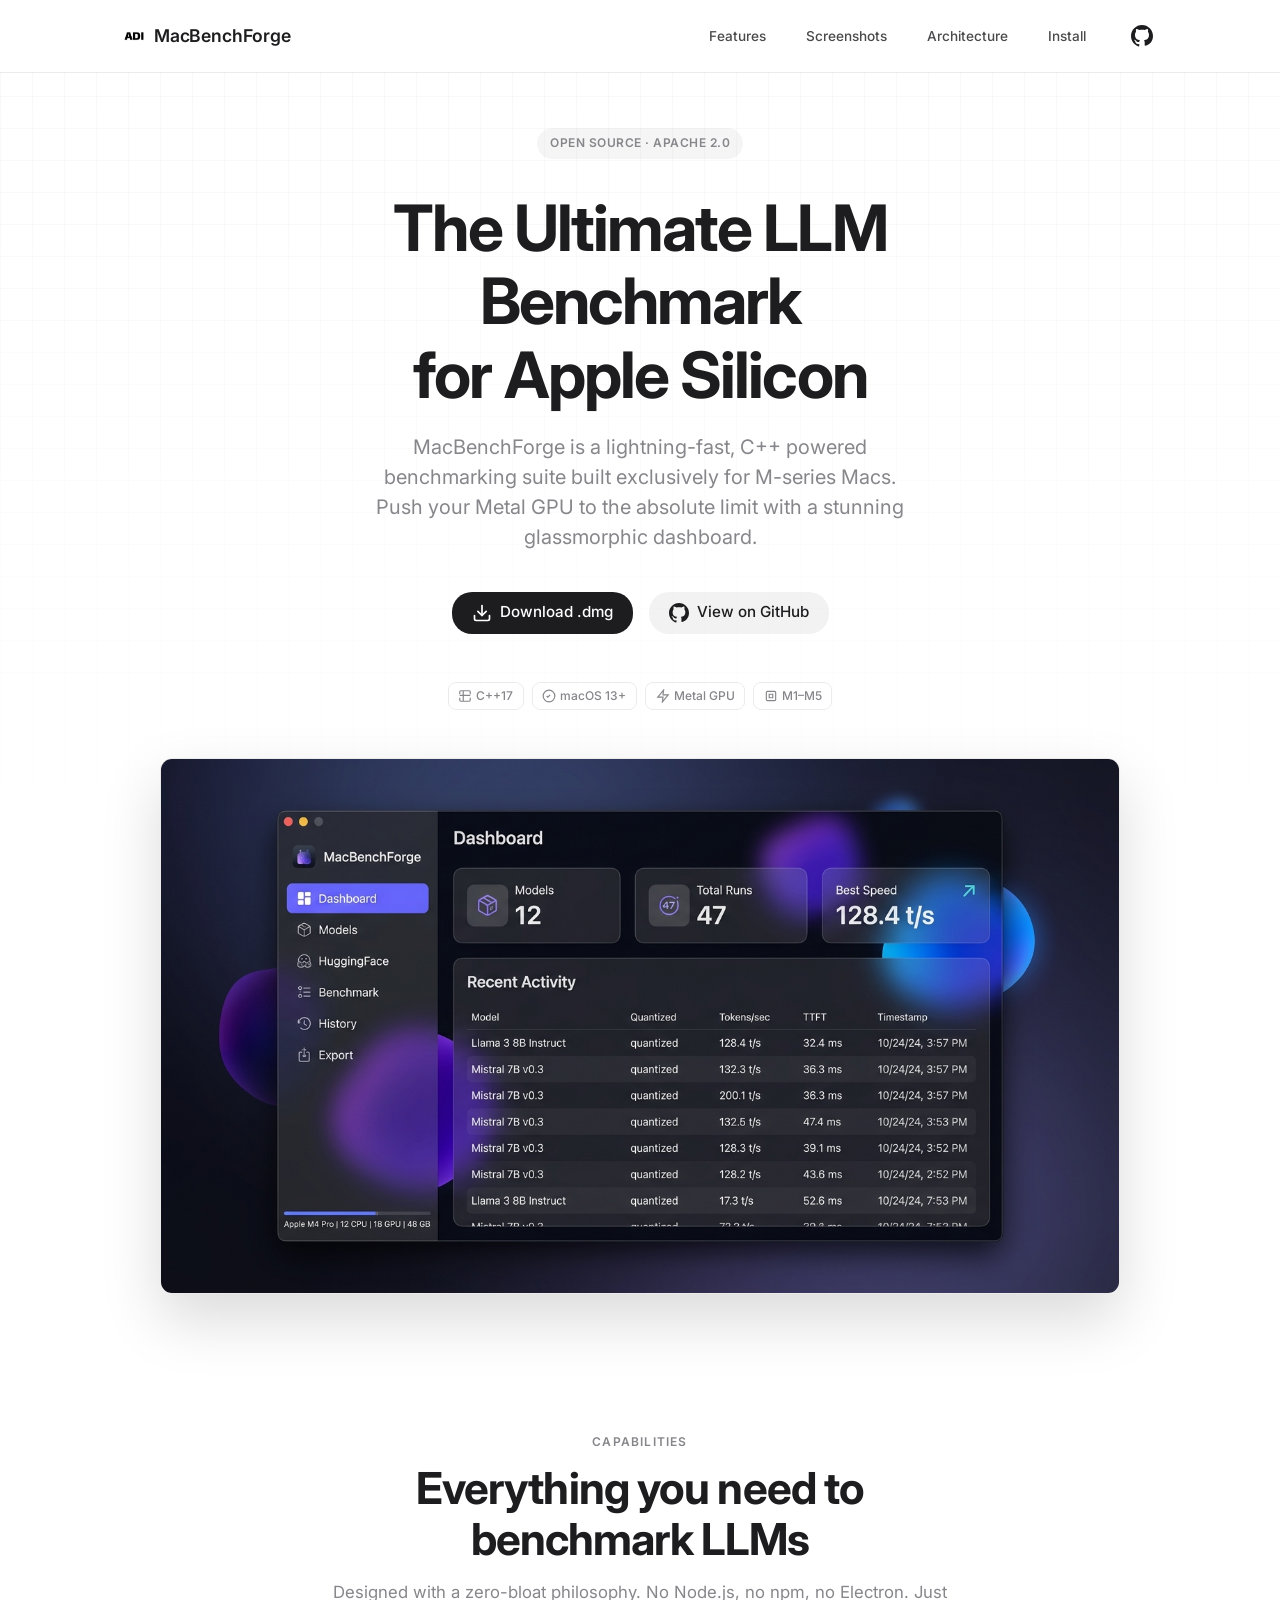
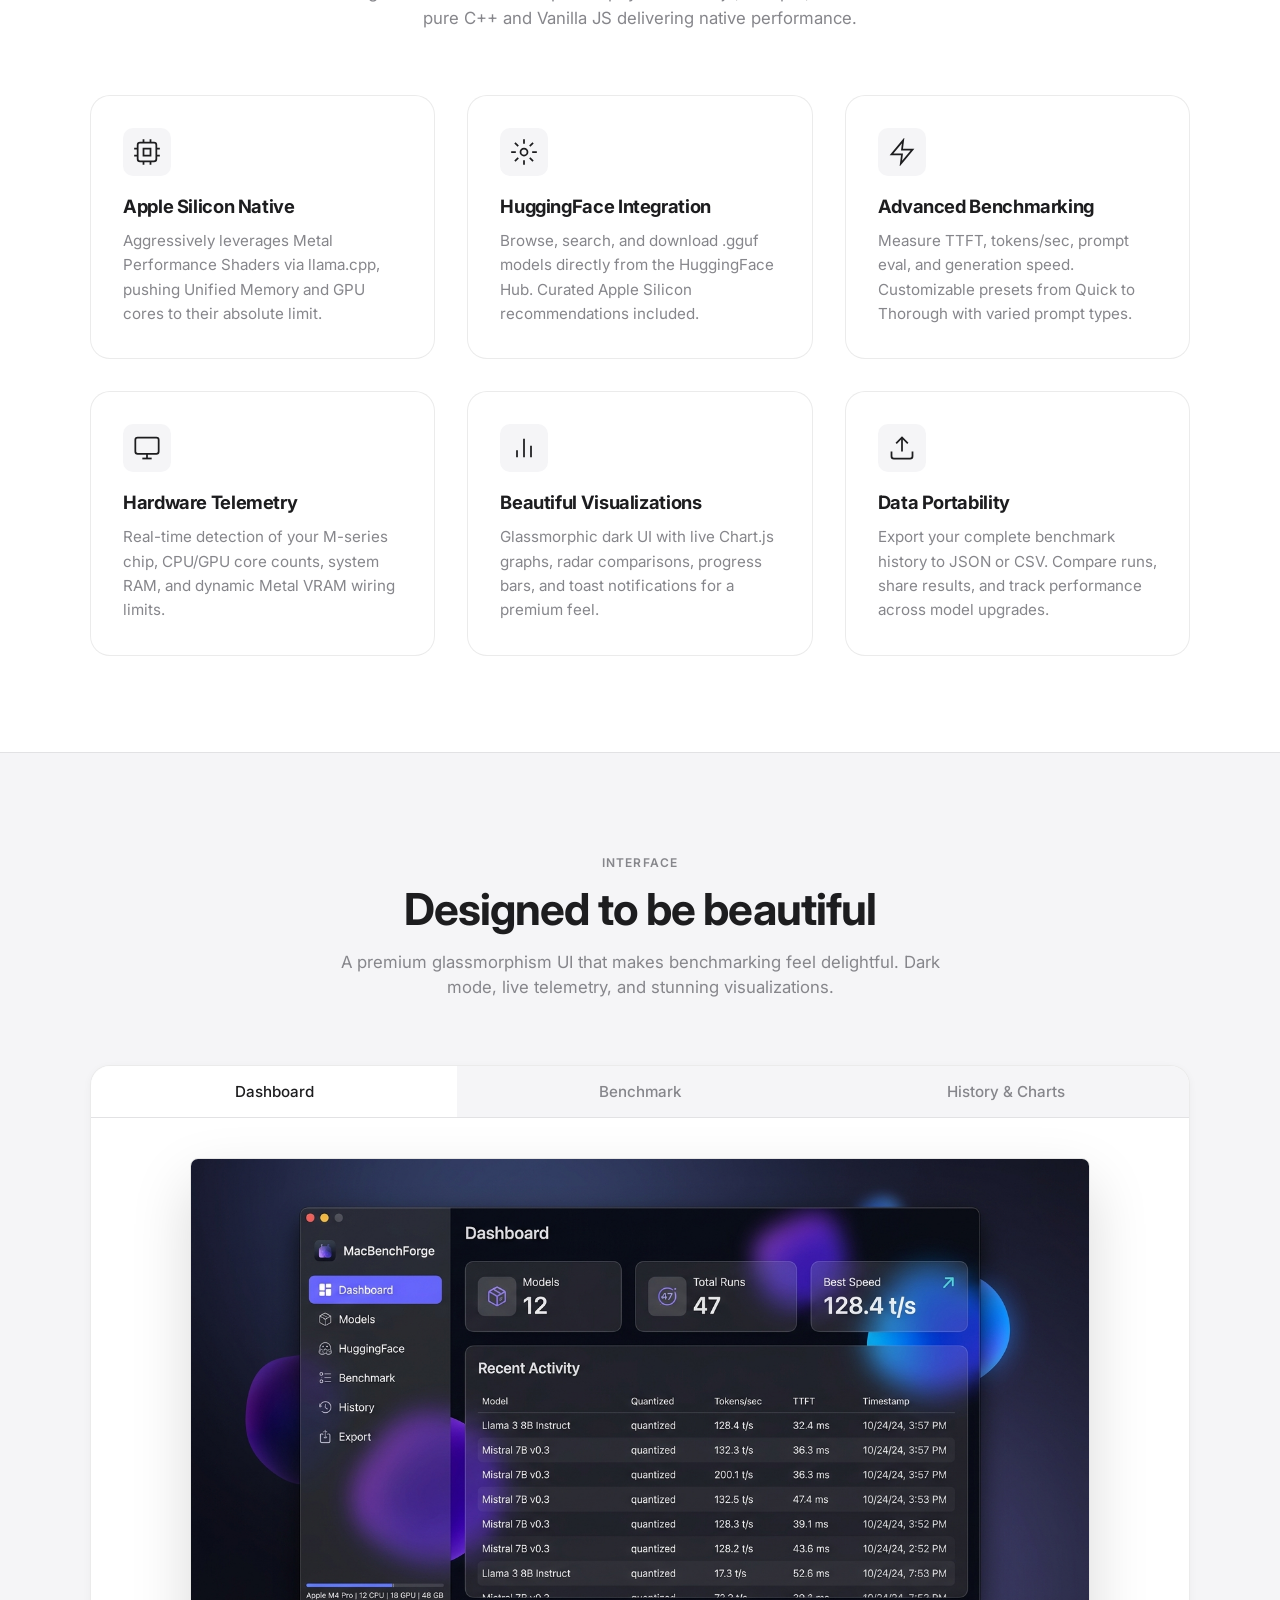
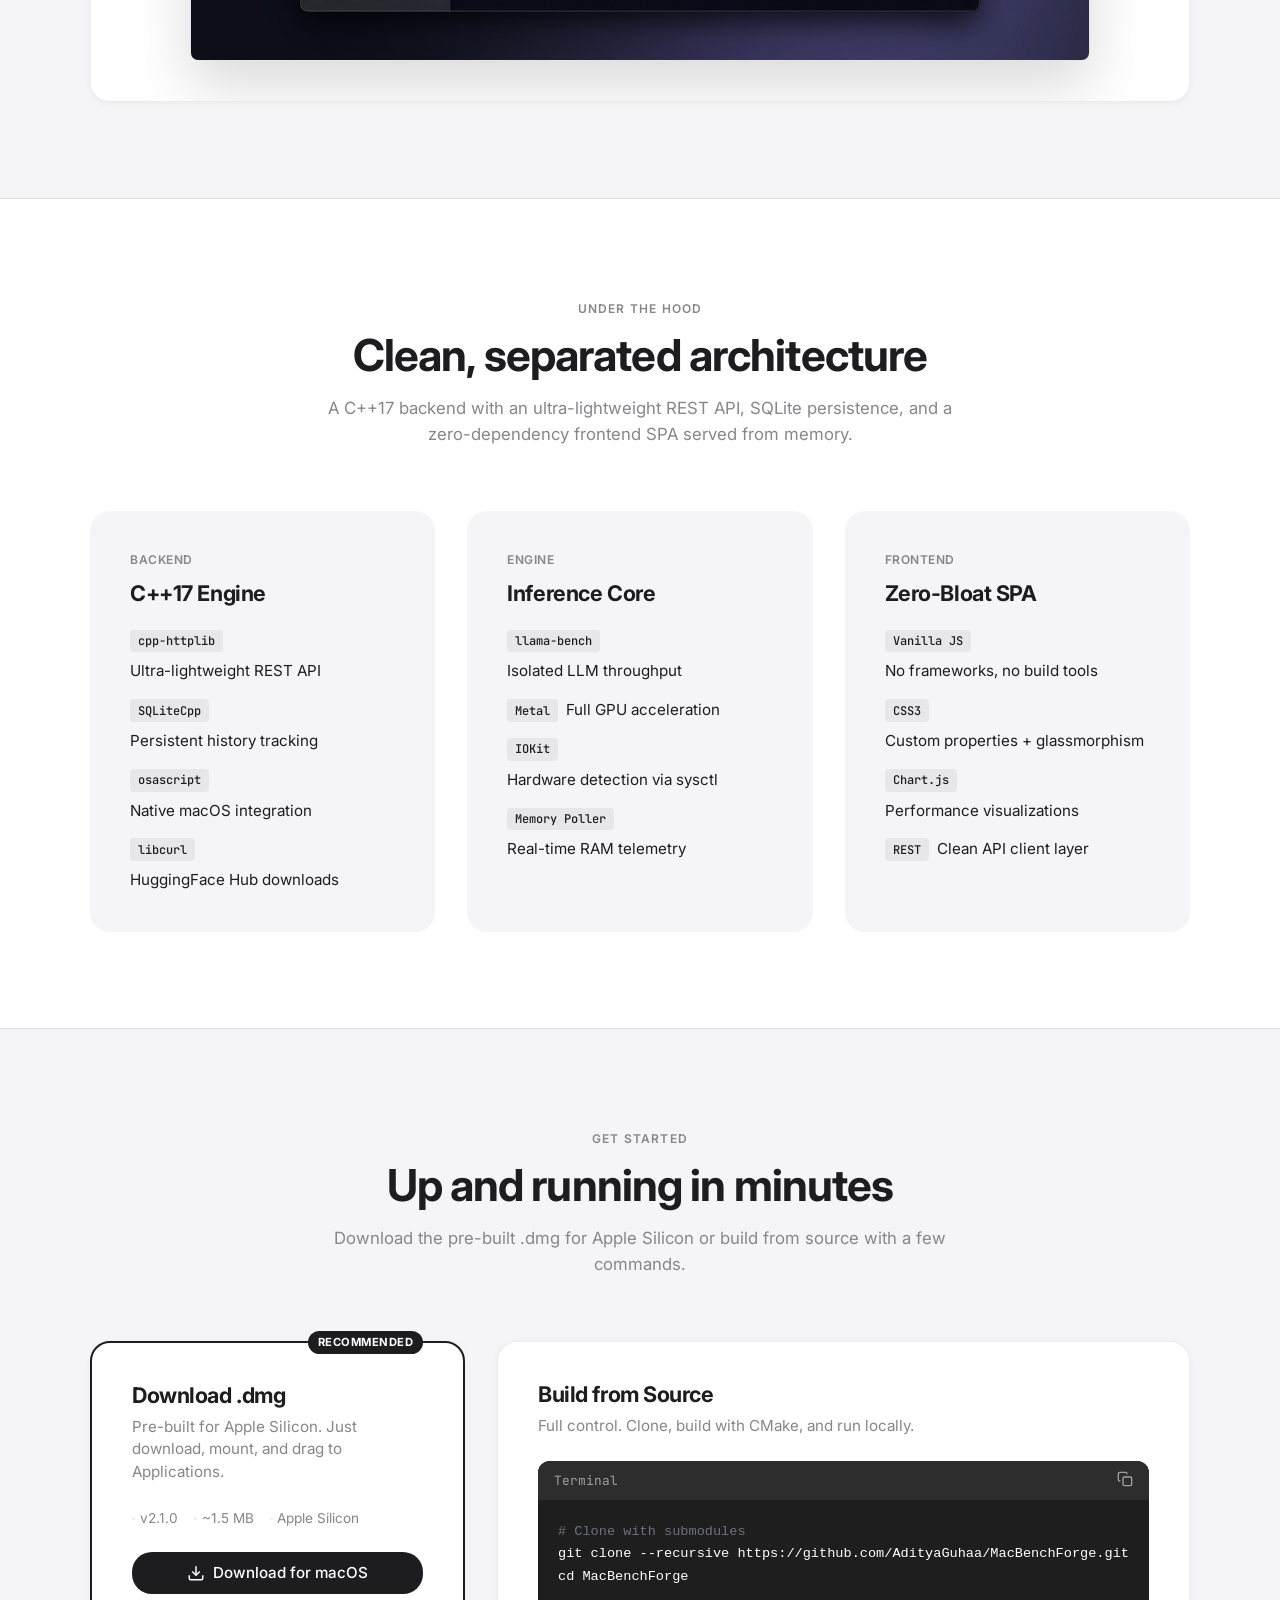
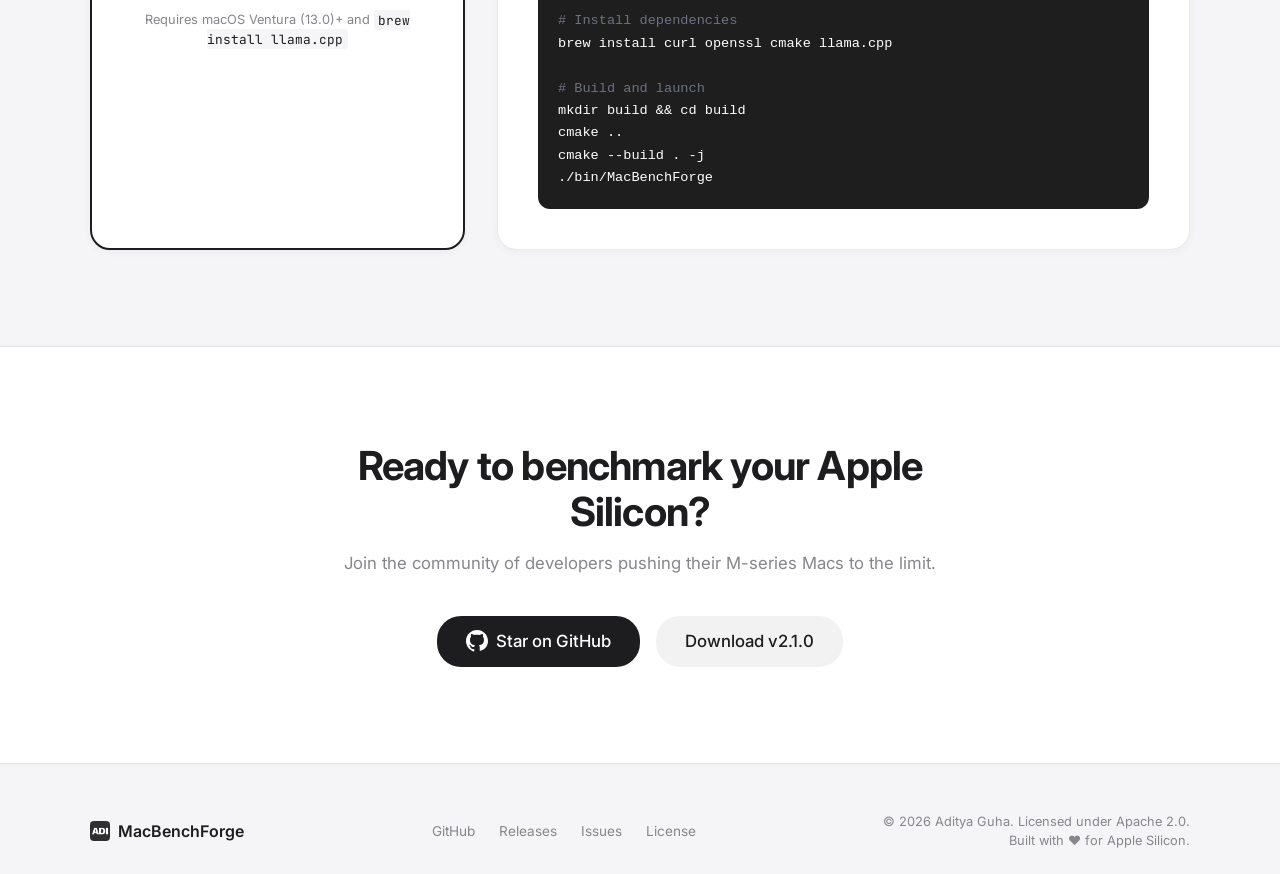
==== website/index.html @ 48108ead "Add landing page website and GitHub Pages workflow" ====
<!DOCTYPE html>
<html lang="en">
<head>
    <meta charset="UTF-8">
    <meta name="viewport" content="width=device-width, initial-scale=1.0">
    <title>MacBenchForge — The Ultimate LLM Benchmarking Suite for Apple Silicon</title>
    <meta name="description" content="MacBenchForge is a lightning-fast, C++ powered local benchmarking suite designed exclusively for Apple Silicon Macs. Download, run, and analyze LLM performance with full Metal GPU acceleration.">
    <meta name="keywords" content="MacBenchForge, Apple Silicon, LLM, benchmark, Metal GPU, M1, M2, M3, M4, M5, macOS, llama.cpp, GGUF">
    <meta name="author" content="Aditya Guha">
    <meta property="og:title" content="MacBenchForge — LLM Benchmarking for Apple Silicon">
    <meta property="og:description" content="The ultimate native LLM benchmarking dashboard for Apple Silicon Macs. C++ powered, Metal accelerated, beautifully designed.">
    <meta property="og:type" content="website">

    <!-- Google Fonts -->
    <link rel="preconnect" href="https://fonts.googleapis.com">
    <link rel="preconnect" href="https://fonts.gstatic.com" crossorigin>
    <link href="https://fonts.googleapis.com/css2?family=Outfit:wght@300;400;500;600;700;800;900&family=Inter:wght@300;400;500;600&family=JetBrains+Mono:wght@400;500&display=swap" rel="stylesheet">

    <link rel="stylesheet" href="style.css">
</head>
<body>

    <!-- Clean Background -->
    <div class="bg-canvas">
        <div class="grid-overlay"></div>
    </div>

    <!-- Navigation -->
    <nav id="navbar">
        <div class="nav-inner">
            <a href="#" class="nav-brand">
                <img src="assets/logo.png" alt="MacBenchForge" class="nav-logo">
                <span class="nav-brand-text">MacBenchForge</span>
            </a>
            <div class="nav-links">
                <a href="#features">Features</a>
                <a href="#screenshots">Screenshots</a>
                <a href="#architecture">Architecture</a>
                <a href="#install">Install</a>
                <a href="https://github.com/AdityaGuhaa/MacBenchForge" target="_blank" rel="noopener" class="nav-github" title="GitHub">
                    <svg width="22" height="22" viewBox="0 0 24 24" fill="currentColor"><path d="M12 0C5.37 0 0 5.37 0 12c0 5.3 3.438 9.8 8.205 11.385.6.113.82-.258.82-.577 0-.285-.01-1.04-.015-2.04-3.338.724-4.042-1.61-4.042-1.61C4.422 17.07 3.633 16.7 3.633 16.7c-1.087-.744.084-.729.084-.729 1.205.084 1.838 1.236 1.838 1.236 1.07 1.835 2.809 1.305 3.495.998.108-.776.417-1.305.76-1.605-2.665-.3-5.466-1.332-5.466-5.93 0-1.31.465-2.38 1.235-3.22-.135-.303-.54-1.523.105-3.176 0 0 1.005-.322 3.3 1.23.96-.267 1.98-.399 3-.405 1.02.006 2.04.138 3 .405 2.28-1.552 3.285-1.23 3.285-1.23.645 1.653.24 2.873.12 3.176.765.84 1.23 1.91 1.23 3.22 0 4.61-2.805 5.625-5.475 5.92.42.36.81 1.096.81 2.22 0 1.606-.015 2.896-.015 3.286 0 .315.21.69.825.57C20.565 21.795 24 17.295 24 12c0-6.63-5.37-12-12-12"/></svg>
                </a>
            </div>
            <button class="nav-toggle" id="nav-toggle" aria-label="Toggle menu">
                <span></span><span></span><span></span>
            </button>
        </div>
    </nav>

    <!-- Mobile Menu -->
    <div class="mobile-menu" id="mobile-menu">
        <a href="#features">Features</a>
        <a href="#screenshots">Screenshots</a>
        <a href="#architecture">Architecture</a>
        <a href="#install">Install</a>
        <a href="https://github.com/AdityaGuhaa/MacBenchForge" target="_blank" rel="noopener">GitHub</a>
    </div>

    <!-- Hero Section -->
    <section class="hero" id="hero">
        <div class="hero-content">
            <div class="hero-badge">
                <span class="badge-dot"></span>
                Open Source &middot; Apache 2.0
            </div>
            <h1 class="hero-title">
                The Ultimate LLM Benchmark<br>
                for <span class="gradient-text">Apple Silicon</span>
            </h1>
            <p class="hero-subtitle">
                MacBenchForge is a lightning-fast, C++ powered benchmarking suite built exclusively for M-series Macs. 
                Push your Metal GPU to the absolute limit with a stunning glassmorphic dashboard.
            </p>
            <div class="hero-actions">
                <a href="https://github.com/AdityaGuhaa/MacBenchForge/releases/latest" class="btn btn-primary" id="btn-download">
                    <svg width="20" height="20" viewBox="0 0 24 24" fill="none" stroke="currentColor" stroke-width="2" stroke-linecap="round" stroke-linejoin="round"><path d="M21 15v4a2 2 0 01-2 2H5a2 2 0 01-2-2v-4"/><polyline points="7 10 12 15 17 10"/><line x1="12" y1="15" x2="12" y2="3"/></svg>
                    Download .dmg
                </a>
                <a href="https://github.com/AdityaGuhaa/MacBenchForge" target="_blank" rel="noopener" class="btn btn-secondary">
                    <svg width="20" height="20" viewBox="0 0 24 24" fill="currentColor"><path d="M12 0C5.37 0 0 5.37 0 12c0 5.3 3.438 9.8 8.205 11.385.6.113.82-.258.82-.577 0-.285-.01-1.04-.015-2.04-3.338.724-4.042-1.61-4.042-1.61C4.422 17.07 3.633 16.7 3.633 16.7c-1.087-.744.084-.729.084-.729 1.205.084 1.838 1.236 1.838 1.236 1.07 1.835 2.809 1.305 3.495.998.108-.776.417-1.305.76-1.605-2.665-.3-5.466-1.332-5.466-5.93 0-1.31.465-2.38 1.235-3.22-.135-.303-.54-1.523.105-3.176 0 0 1.005-.322 3.3 1.23.96-.267 1.98-.399 3-.405 1.02.006 2.04.138 3 .405 2.28-1.552 3.285-1.23 3.285-1.23.645 1.653.24 2.873.12 3.176.765.84 1.23 1.91 1.23 3.22 0 4.61-2.805 5.625-5.475 5.92.42.36.81 1.096.81 2.22 0 1.606-.015 2.896-.015 3.286 0 .315.21.69.825.57C20.565 21.795 24 17.295 24 12c0-6.63-5.37-12-12-12"/></svg>
                    View on GitHub
                </a>
            </div>
            <div class="hero-chips">
                <span class="chip"><svg width="14" height="14" viewBox="0 0 24 24" fill="none" stroke="currentColor" stroke-width="2"><path d="M9 3H5a2 2 0 00-2 2v4m6-6h10a2 2 0 012 2v4M9 3v18m0 0h10a2 2 0 002-2v-4M9 21H5a2 2 0 01-2-2v-4m0-4h18"/></svg> C++17</span>
                <span class="chip"><svg width="14" height="14" viewBox="0 0 24 24" fill="none" stroke="currentColor" stroke-width="2"><circle cx="12" cy="12" r="10"/><path d="M8 12l2 2 4-4"/></svg> macOS 13+</span>
                <span class="chip"><svg width="14" height="14" viewBox="0 0 24 24" fill="none" stroke="currentColor" stroke-width="2"><polygon points="13 2 3 14 12 14 11 22 21 10 12 10 13 2"/></svg> Metal GPU</span>
                <span class="chip"><svg width="14" height="14" viewBox="0 0 24 24" fill="none" stroke="currentColor" stroke-width="2"><rect x="4" y="4" width="16" height="16" rx="2"/><path d="M9 9h6v6H9z"/></svg> M1–M5</span>
            </div>
        </div>
        <div class="hero-visual">
            <div class="hero-glow"></div>
            <img src="assets/screenshot-dashboard.jpg" alt="MacBenchForge Dashboard" class="hero-screenshot" id="hero-screenshot">
        </div>
    </section>

    <!-- Features Section -->
    <section class="section" id="features">
        <div class="section-inner">
            <div class="section-header">
                <span class="section-label">Capabilities</span>
                <h2 class="section-title">Everything you need to benchmark LLMs</h2>
                <p class="section-subtitle">Designed with a zero-bloat philosophy. No Node.js, no npm, no Electron. Just pure C++ and Vanilla JS delivering native performance.</p>
            </div>
            <div class="features-grid">
                <div class="feature-card">
                    <div class="feature-icon">
                        <svg width="28" height="28" viewBox="0 0 24 24" fill="none" stroke="currentColor" stroke-width="1.5"><rect x="4" y="4" width="16" height="16" rx="2"/><path d="M9 9h6v6H9z"/><path d="M9 1v3M15 1v3M9 20v3M15 20v3M1 9h3M1 15h3M20 9h3M20 15h3"/></svg>
                    </div>
                    <h3>Apple Silicon Native</h3>
                    <p>Aggressively leverages Metal Performance Shaders via llama.cpp, pushing Unified Memory and GPU cores to their absolute limit.</p>
                </div>
                <div class="feature-card">
                    <div class="feature-icon">
                        <svg width="28" height="28" viewBox="0 0 24 24" fill="none" stroke="currentColor" stroke-width="1.5"><circle cx="12" cy="12" r="3"/><path d="M12 1v4M12 19v4M4.22 4.22l2.83 2.83M16.95 16.95l2.83 2.83M1 12h4M19 12h4M4.22 19.78l2.83-2.83M16.95 7.05l2.83-2.83"/></svg>
                    </div>
                    <h3>HuggingFace Integration</h3>
                    <p>Browse, search, and download .gguf models directly from the HuggingFace Hub. Curated Apple Silicon recommendations included.</p>
                </div>
                <div class="feature-card">
                    <div class="feature-icon">
                        <svg width="28" height="28" viewBox="0 0 24 24" fill="none" stroke="currentColor" stroke-width="1.5"><polygon points="13 2 3 14 12 14 11 22 21 10 12 10 13 2"/></svg>
                    </div>
                    <h3>Advanced Benchmarking</h3>
                    <p>Measure TTFT, tokens/sec, prompt eval, and generation speed. Customizable presets from Quick to Thorough with varied prompt types.</p>
                </div>
                <div class="feature-card">
                    <div class="feature-icon">
                        <svg width="28" height="28" viewBox="0 0 24 24" fill="none" stroke="currentColor" stroke-width="1.5"><rect x="2" y="3" width="20" height="14" rx="2"/><line x1="8" y1="21" x2="16" y2="21"/><line x1="12" y1="17" x2="12" y2="21"/></svg>
                    </div>
                    <h3>Hardware Telemetry</h3>
                    <p>Real-time detection of your M-series chip, CPU/GPU core counts, system RAM, and dynamic Metal VRAM wiring limits.</p>
                </div>
                <div class="feature-card">
                    <div class="feature-icon">
                        <svg width="28" height="28" viewBox="0 0 24 24" fill="none" stroke="currentColor" stroke-width="1.5"><path d="M18 20V10M12 20V4M6 20v-6"/></svg>
                    </div>
                    <h3>Beautiful Visualizations</h3>
                    <p>Glassmorphic dark UI with live Chart.js graphs, radar comparisons, progress bars, and toast notifications for a premium feel.</p>
                </div>
                <div class="feature-card">
                    <div class="feature-icon">
                        <svg width="28" height="28" viewBox="0 0 24 24" fill="none" stroke="currentColor" stroke-width="1.5"><path d="M21 15v4a2 2 0 01-2 2H5a2 2 0 01-2-2v-4"/><polyline points="17 8 12 3 7 8"/><line x1="12" y1="3" x2="12" y2="15"/></svg>
                    </div>
                    <h3>Data Portability</h3>
                    <p>Export your complete benchmark history to JSON or CSV. Compare runs, share results, and track performance across model upgrades.</p>
                </div>
            </div>
        </div>
    </section>

    <!-- Screenshots Section -->
    <section class="section section-dark" id="screenshots">
        <div class="section-inner">
            <div class="section-header">
                <span class="section-label">Interface</span>
                <h2 class="section-title">Designed to be beautiful</h2>
                <p class="section-subtitle">A premium glassmorphism UI that makes benchmarking feel delightful. Dark mode, live telemetry, and stunning visualizations.</p>
            </div>
            <div class="screenshot-showcase">
                <div class="screenshot-tabs">
                    <button class="ss-tab active" data-target="ss-dashboard">Dashboard</button>
                    <button class="ss-tab" data-target="ss-benchmark">Benchmark</button>
                    <button class="ss-tab" data-target="ss-history">History & Charts</button>
                </div>
                <div class="screenshot-viewer">
                    <div class="screenshot-frame">
                        <div class="frame-dots">
                            <span class="dot dot-red"></span>
                            <span class="dot dot-yellow"></span>
                            <span class="dot dot-green"></span>
                        </div>
                        <img id="ss-dashboard" src="assets/screenshot-dashboard.jpg" alt="MacBenchForge Dashboard" class="ss-img active">
                        <img id="ss-benchmark" src="assets/screenshot-benchmark.jpg" alt="MacBenchForge Benchmark" class="ss-img">
                        <img id="ss-history" src="assets/screenshot-history.jpg" alt="MacBenchForge History" class="ss-img">
                    </div>
                </div>
            </div>
        </div>
    </section>

    <!-- Architecture Section -->
    <section class="section" id="architecture">
        <div class="section-inner">
            <div class="section-header">
                <span class="section-label">Under the Hood</span>
                <h2 class="section-title">Clean, separated architecture</h2>
                <p class="section-subtitle">A C++17 backend with an ultra-lightweight REST API, SQLite persistence, and a zero-dependency frontend SPA served from memory.</p>
            </div>
            <div class="arch-grid">
                <div class="arch-card">
                    <div class="arch-label">Backend</div>
                    <h3>C++17 Engine</h3>
                    <ul>
                        <li><span class="arch-tag">cpp-httplib</span> Ultra-lightweight REST API</li>
                        <li><span class="arch-tag">SQLiteCpp</span> Persistent history tracking</li>
                        <li><span class="arch-tag">osascript</span> Native macOS integration</li>
                        <li><span class="arch-tag">libcurl</span> HuggingFace Hub downloads</li>
                    </ul>
                </div>
                <div class="arch-card">
                    <div class="arch-label">Engine</div>
                    <h3>Inference Core</h3>
                    <ul>
                        <li><span class="arch-tag">llama-bench</span> Isolated LLM throughput</li>
                        <li><span class="arch-tag">Metal</span> Full GPU acceleration</li>
                        <li><span class="arch-tag">IOKit</span> Hardware detection via sysctl</li>
                        <li><span class="arch-tag">Memory Poller</span> Real-time RAM telemetry</li>
                    </ul>
                </div>
                <div class="arch-card">
                    <div class="arch-label">Frontend</div>
                    <h3>Zero-Bloat SPA</h3>
                    <ul>
                        <li><span class="arch-tag">Vanilla JS</span> No frameworks, no build tools</li>
                        <li><span class="arch-tag">CSS3</span> Custom properties + glassmorphism</li>
                        <li><span class="arch-tag">Chart.js</span> Performance visualizations</li>
                        <li><span class="arch-tag">REST</span> Clean API client layer</li>
                    </ul>
                </div>
            </div>
        </div>
    </section>

    <!-- Install / Download Section -->
    <section class="section section-dark" id="install">
        <div class="section-inner">
            <div class="section-header">
                <span class="section-label">Get Started</span>
                <h2 class="section-title">Up and running in minutes</h2>
                <p class="section-subtitle">Download the pre-built .dmg for Apple Silicon or build from source with a few commands.</p>
            </div>
            <div class="install-grid">
                <div class="install-card install-primary">
                    <div class="install-badge">Recommended</div>
                    <h3>Download .dmg</h3>
                    <p>Pre-built for Apple Silicon. Just download, mount, and drag to Applications.</p>
                    <div class="install-meta">
                        <span>v2.1.0</span>
                        <span>~1.5 MB</span>
                        <span>Apple Silicon</span>
                    </div>
                    <a href="https://github.com/AdityaGuhaa/MacBenchForge/releases/latest" class="btn btn-primary btn-full">
                        <svg width="18" height="18" viewBox="0 0 24 24" fill="none" stroke="currentColor" stroke-width="2"><path d="M21 15v4a2 2 0 01-2 2H5a2 2 0 01-2-2v-4"/><polyline points="7 10 12 15 17 10"/><line x1="12" y1="15" x2="12" y2="3"/></svg>
                        Download for macOS
                    </a>
                    <p class="install-note">Requires macOS Ventura (13.0)+ and <code>brew install llama.cpp</code></p>
                </div>
                <div class="install-card">
                    <h3>Build from Source</h3>
                    <p>Full control. Clone, build with CMake, and run locally.</p>
                    <div class="code-block">
                        <div class="code-header">
                            <span>Terminal</span>
                            <button class="btn-copy" id="btn-copy-install" title="Copy to clipboard">
                                <svg width="16" height="16" viewBox="0 0 24 24" fill="none" stroke="currentColor" stroke-width="2"><rect x="9" y="9" width="13" height="13" rx="2"/><path d="M5 15H4a2 2 0 01-2-2V4a2 2 0 012-2h9a2 2 0 012 2v1"/></svg>
                            </button>
                        </div>
                        <pre><code><span class="code-comment"># Clone with submodules</span>
git clone --recursive https://github.com/AdityaGuhaa/MacBenchForge.git
cd MacBenchForge

<span class="code-comment"># Install dependencies</span>
brew install curl openssl cmake llama.cpp

<span class="code-comment"># Build and launch</span>
mkdir build && cd build
cmake ..
cmake --build . -j
./bin/MacBenchForge</code></pre>
                    </div>
                </div>
            </div>
        </div>
    </section>

    <!-- CTA Section -->
    <section class="section section-cta">
        <div class="section-inner">
            <div class="cta-content">
                <h2>Ready to benchmark your Apple Silicon?</h2>
                <p>Join the community of developers pushing their M-series Macs to the limit.</p>
                <div class="cta-actions">
                    <a href="https://github.com/AdityaGuhaa/MacBenchForge" target="_blank" rel="noopener" class="btn btn-primary btn-lg">
                        <svg width="22" height="22" viewBox="0 0 24 24" fill="currentColor"><path d="M12 0C5.37 0 0 5.37 0 12c0 5.3 3.438 9.8 8.205 11.385.6.113.82-.258.82-.577 0-.285-.01-1.04-.015-2.04-3.338.724-4.042-1.61-4.042-1.61C4.422 17.07 3.633 16.7 3.633 16.7c-1.087-.744.084-.729.084-.729 1.205.084 1.838 1.236 1.838 1.236 1.07 1.835 2.809 1.305 3.495.998.108-.776.417-1.305.76-1.605-2.665-.3-5.466-1.332-5.466-5.93 0-1.31.465-2.38 1.235-3.22-.135-.303-.54-1.523.105-3.176 0 0 1.005-.322 3.3 1.23.96-.267 1.98-.399 3-.405 1.02.006 2.04.138 3 .405 2.28-1.552 3.285-1.23 3.285-1.23.645 1.653.24 2.873.12 3.176.765.84 1.23 1.91 1.23 3.22 0 4.61-2.805 5.625-5.475 5.92.42.36.81 1.096.81 2.22 0 1.606-.015 2.896-.015 3.286 0 .315.21.69.825.57C20.565 21.795 24 17.295 24 12c0-6.63-5.37-12-12-12"/></svg>
                        Star on GitHub
                    </a>
                    <a href="https://github.com/AdityaGuhaa/MacBenchForge/releases/latest" class="btn btn-secondary btn-lg">
                        Download v2.1.0
                    </a>
                </div>
            </div>
        </div>
    </section>

    <!-- Footer -->
    <footer class="footer">
        <div class="footer-inner">
            <div class="footer-brand">
                <img src="assets/logo.png" alt="MacBenchForge" class="footer-logo">
                <span>MacBenchForge</span>
            </div>
            <div class="footer-links">
                <a href="https://github.com/AdityaGuhaa/MacBenchForge" target="_blank" rel="noopener">GitHub</a>
                <a href="https://github.com/AdityaGuhaa/MacBenchForge/releases" target="_blank" rel="noopener">Releases</a>
                <a href="https://github.com/AdityaGuhaa/MacBenchForge/issues" target="_blank" rel="noopener">Issues</a>
                <a href="https://github.com/AdityaGuhaa/MacBenchForge/blob/main/LICENSE" target="_blank" rel="noopener">License</a>
            </div>
            <div class="footer-copy">
                <p>&copy; 2026 Aditya Guha. Licensed under Apache 2.0.</p>
                <p>Built with ❤️ for Apple Silicon.</p>
            </div>
        </div>
    </footer>

    <script src="script.js"></script>
</body>
</html>
---- website/style.css ----
:root {
    /* Apple-inspired Light Palette */
    --bg-base: #ffffff;
    --bg-surface: #f5f5f7;
    --bg-surface-alt: #ffffff;
    
    --text-primary: #1d1d1f;
    --text-secondary: #86868b;
    
    --accent-primary: #0071e3;
    --accent-secondary: #0077ed;
    
    --border-light: rgba(0, 0, 0, 0.08);
    
    /* Typography */
    --font-sans: 'Inter', -apple-system, BlinkMacSystemFont, 'Segoe UI', Roboto, Helvetica, Arial, sans-serif;
    --font-display: -apple-system, BlinkMacSystemFont, 'SF Pro Display', 'Inter', sans-serif;
    --font-mono: 'JetBrains Mono', 'SF Mono', monospace;
    
    /* Layout & FX */
    --container-width: 1100px;
    --radius-lg: 20px;
    --radius-md: 12px;
    --radius-sm: 8px;
    --transition: all 0.25s cubic-bezier(0.25, 0.8, 0.25, 1);
    --shadow-sm: 0 2px 8px rgba(0, 0, 0, 0.04);
    --shadow-md: 0 8px 30px rgba(0, 0, 0, 0.08);
    --shadow-screenshot: 0 25px 60px rgba(0, 0, 0, 0.15);
}

* {
    margin: 0;
    padding: 0;
    box-sizing: border-box;
}

html {
    scroll-behavior: smooth;
}

body {
    font-family: var(--font-sans);
    background-color: var(--bg-base);
    color: var(--text-primary);
    line-height: 1.5;
    overflow-x: hidden;
    -webkit-font-smoothing: antialiased;
}

/* Background */
.bg-canvas {
    position: fixed;
    top: 0;
    left: 0;
    width: 100vw;
    height: 100vh;
    z-index: -1;
    background-color: var(--bg-base);
}

/* Clean up old gradient divs */
.gradient-orb, .orb-1, .orb-2, .orb-3 {
    display: none;
}

.grid-overlay {
    position: absolute;
    top: 0;
    left: 0;
    width: 100%;
    height: 100%;
    background-image: 
        linear-gradient(var(--border-light) 1px, transparent 1px),
        linear-gradient(90deg, var(--border-light) 1px, transparent 1px);
    background-size: 32px 32px;
    opacity: 0.4;
    mask-image: linear-gradient(to bottom, rgba(0,0,0,1) 0%, rgba(0,0,0,0) 100%);
    -webkit-mask-image: linear-gradient(to bottom, rgba(0,0,0,1) 0%, rgba(0,0,0,0) 100%);
}

/* Typography & Utilities */
h1, h2, h3, h4, h5, h6 {
    font-family: var(--font-display);
    line-height: 1.15;
    font-weight: 700;
    letter-spacing: -0.02em;
}

a {
    color: var(--accent-primary);
    text-decoration: none;
    transition: var(--transition);
}

.gradient-text {
    background: none;
    -webkit-text-fill-color: var(--text-primary);
    color: var(--text-primary);
}

/* Navigation */
#navbar {
    position: fixed;
    top: 0;
    left: 0;
    width: 100%;
    padding: 1.25rem 0;
    z-index: 1000;
    background: rgba(255, 255, 255, 0.85);
    backdrop-filter: blur(20px) saturate(150%);
    -webkit-backdrop-filter: blur(20px) saturate(150%);
    border-bottom: 1px solid var(--border-light);
    transition: var(--transition);
}

#navbar.scrolled {
    padding: 0.875rem 0;
}

.nav-inner {
    max-width: var(--container-width);
    margin: 0 auto;
    padding: 0 2rem;
    display: flex;
    justify-content: space-between;
    align-items: center;
}

.nav-brand {
    display: flex;
    align-items: center;
    gap: 0.5rem;
    color: var(--text-primary);
}

.nav-logo {
    width: 24px;
    height: 24px;
    border-radius: 6px;
}

.nav-brand-text {
    font-family: var(--font-display);
    font-weight: 600;
    font-size: 1.1rem;
    letter-spacing: -0.01em;
}

.nav-links {
    display: flex;
    align-items: center;
    gap: 2.5rem;
}

.nav-links a:not(.nav-github) {
    font-size: 0.85rem;
    font-weight: 500;
    color: var(--text-primary);
    opacity: 0.8;
}

.nav-links a:not(.nav-github):hover {
    opacity: 1;
}

.nav-github {
    display: flex;
    align-items: center;
    justify-content: center;
    width: 32px;
    height: 32px;
    border-radius: 50%;
    color: var(--text-primary);
}

.nav-github:hover {
    opacity: 0.7;
}

.nav-toggle {
    display: none;
    background: none;
    border: none;
    cursor: pointer;
    flex-direction: column;
    gap: 5px;
}

.nav-toggle span {
    display: block;
    width: 20px;
    height: 2px;
    background: var(--text-primary);
    transition: var(--transition);
}

.mobile-menu {
    position: fixed;
    top: 60px;
    left: 0;
    width: 100%;
    background: rgba(255, 255, 255, 0.95);
    backdrop-filter: blur(20px);
    -webkit-backdrop-filter: blur(20px);
    border-bottom: 1px solid var(--border-light);
    padding: 1rem 2rem;
    display: flex;
    flex-direction: column;
    gap: 1rem;
    transform: translateY(-100%);
    opacity: 0;
    visibility: hidden;
    transition: var(--transition);
    z-index: 999;
}

.mobile-menu.active {
    transform: translateY(0);
    opacity: 1;
    visibility: visible;
}

.mobile-menu a {
    font-size: 1rem;
    font-weight: 500;
    padding: 0.5rem 0;
    border-bottom: 1px solid var(--border-light);
    color: var(--text-primary);
}

/* Buttons */
.btn {
    display: inline-flex;
    align-items: center;
    justify-content: center;
    gap: 0.5rem;
    padding: 0.6rem 1.25rem;
    border-radius: 20px;
    font-weight: 500;
    font-size: 0.95rem;
    cursor: pointer;
    transition: var(--transition);
    border: none;
    text-decoration: none;
}

.btn-lg {
    padding: 0.8rem 1.8rem;
    font-size: 1.05rem;
    border-radius: 24px;
}

.btn-full {
    width: 100%;
}

.btn-primary {
    background: var(--text-primary);
    color: #fff;
}

.btn-primary:hover {
    background: #333336;
}

.btn-secondary {
    background: rgba(0, 0, 0, 0.05);
    color: var(--text-primary);
}

.btn-secondary:hover {
    background: rgba(0, 0, 0, 0.08);
}

/* Hero Section */
.hero {
    min-height: 100vh;
    display: flex;
    flex-direction: column;
    align-items: center;
    justify-content: center;
    padding: 8rem 2rem 2rem;
    text-align: center;
    max-width: var(--container-width);
    margin: 0 auto;
}

.hero-content {
    max-width: 700px;
    margin: 0 auto 3rem;
    animation: slideUp 0.6s ease-out;
}

@keyframes slideUp {
    from { opacity: 0; transform: translateY(20px); }
    to { opacity: 1; transform: translateY(0); }
}

.hero-badge {
    display: inline-flex;
    align-items: center;
    gap: 0.4rem;
    padding: 0.4rem 0.8rem;
    border-radius: 16px;
    background: rgba(0, 0, 0, 0.04);
    font-size: 0.75rem;
    font-weight: 600;
    color: var(--text-secondary);
    margin-bottom: 2rem;
    text-transform: uppercase;
    letter-spacing: 0.5px;
}

.badge-dot {
    display: none;
}

.hero-title {
    font-size: clamp(2.5rem, 6vw, 4rem);
    letter-spacing: -0.03em;
    margin-bottom: 1.25rem;
}

.hero-subtitle {
    font-size: clamp(1.1rem, 2vw, 1.25rem);
    color: var(--text-secondary);
    margin-bottom: 2.5rem;
    max-width: 540px;
    margin-left: auto;
    margin-right: auto;
    font-weight: 400;
}

.hero-actions {
    display: flex;
    align-items: center;
    justify-content: center;
    gap: 1rem;
    margin-bottom: 3rem;
}

.hero-chips {
    display: flex;
    flex-wrap: wrap;
    justify-content: center;
    gap: 0.5rem;
}

.chip {
    display: inline-flex;
    align-items: center;
    gap: 0.25rem;
    padding: 0.25rem 0.6rem;
    border-radius: var(--radius-sm);
    background: transparent;
    border: 1px solid var(--border-light);
    font-size: 0.75rem;
    font-weight: 500;
    color: var(--text-secondary);
}

.hero-visual {
    position: relative;
    width: 100%;
    max-width: 960px;
    margin: 0 auto;
    animation: fadeIn 0.8s ease-out 0.3s both;
}

@keyframes fadeIn {
    from { opacity: 0; }
    to { opacity: 1; }
}

.hero-glow {
    display: none;
}

.hero-screenshot {
    position: relative;
    width: 100%;
    border-radius: 12px;
    box-shadow: var(--shadow-screenshot);
    z-index: 1;
    border: 1px solid var(--border-light);
}

/* Sections */
.section {
    padding: 6rem 2rem;
}

.section-dark {
    background: var(--bg-surface);
    border-top: 1px solid var(--border-light);
    border-bottom: 1px solid var(--border-light);
}

.section-inner {
    max-width: var(--container-width);
    margin: 0 auto;
}

.section-header {
    text-align: center;
    max-width: 640px;
    margin: 0 auto 4rem;
}

.section-label {
    display: inline-block;
    color: var(--text-secondary);
    font-weight: 600;
    font-size: 0.75rem;
    text-transform: uppercase;
    letter-spacing: 0.1em;
    margin-bottom: 0.75rem;
}

.section-title {
    font-size: clamp(2rem, 3.5vw, 2.75rem);
    margin-bottom: 1rem;
}

.section-subtitle {
    font-size: 1.05rem;
    color: var(--text-secondary);
}

/* Features Grid */
.features-grid {
    display: grid;
    grid-template-columns: repeat(auto-fit, minmax(280px, 1fr));
    gap: 2rem;
}

.feature-card {
    background: var(--bg-base);
    border: 1px solid var(--border-light);
    border-radius: var(--radius-lg);
    padding: 2rem;
    transition: var(--transition);
}

.section-dark .feature-card {
    background: var(--bg-surface-alt);
}

.feature-card:hover {
    box-shadow: var(--shadow-md);
}

.feature-icon {
    width: 48px;
    height: 48px;
    border-radius: 10px;
    background: var(--bg-surface);
    color: var(--text-primary);
    display: flex;
    align-items: center;
    justify-content: center;
    margin-bottom: 1.25rem;
}

.feature-card h3 {
    font-size: 1.15rem;
    margin-bottom: 0.75rem;
}

.feature-card p {
    color: var(--text-secondary);
    font-size: 0.95rem;
    line-height: 1.6;
}

/* Screenshot Showcase */
.screenshot-showcase {
    background: var(--bg-base);
    border: 1px solid var(--border-light);
    border-radius: var(--radius-lg);
    overflow: hidden;
    box-shadow: var(--shadow-sm);
}

.screenshot-tabs {
    display: flex;
    border-bottom: 1px solid var(--border-light);
    background: var(--bg-surface);
}

.ss-tab {
    flex: 1;
    padding: 1rem;
    background: none;
    border: none;
    color: var(--text-secondary);
    font-family: var(--font-sans);
    font-size: 0.95rem;
    font-weight: 500;
    cursor: pointer;
    transition: var(--transition);
    position: relative;
}

.ss-tab:hover {
    color: var(--text-primary);
}

.ss-tab.active {
    color: var(--text-primary);
    background: var(--bg-base);
}

.ss-tab.active::after {
    display: none;
}

.screenshot-viewer {
    padding: 2.5rem;
    background: var(--bg-base);
    display: flex;
    justify-content: center;
}

.screenshot-frame {
    position: relative;
    border-radius: 8px;
    overflow: hidden;
    box-shadow: var(--shadow-screenshot);
    border: 1px solid rgba(0,0,0,0.1);
    max-width: 900px;
    width: 100%;
}

.frame-dots {
    display: none;
}

.ss-img {
    display: none;
    width: 100%;
    height: auto;
    vertical-align: middle;
    animation: fadeIn 0.4s ease-out;
}

.ss-img.active {
    display: block;
}

/* Architecture Section */
.arch-grid {
    display: grid;
    grid-template-columns: repeat(auto-fit, minmax(300px, 1fr));
    gap: 2rem;
}

.arch-card {
    background: var(--bg-surface);
    border-radius: var(--radius-lg);
    padding: 2.5rem;
    position: relative;
    overflow: hidden;
}

.arch-card::before {
    display: none;
}

.arch-label {
    font-family: var(--font-sans);
    font-weight: 600;
    font-size: 0.75rem;
    color: var(--text-secondary);
    margin-bottom: 0.75rem;
    text-transform: uppercase;
    letter-spacing: 0.5px;
}

.arch-card h3 {
    margin-bottom: 1.5rem;
    font-size: 1.35rem;
}

.arch-card ul {
    list-style: none;
    display: flex;
    flex-direction: column;
    gap: 1rem;
}

.arch-card li {
    color: var(--text-primary);
    font-size: 0.95rem;
    display: flex;
    align-items: center;
    flex-wrap: wrap;
    gap: 0.5rem;
}

.arch-tag {
    background: rgba(0, 0, 0, 0.06);
    color: var(--text-primary);
    padding: 0.15rem 0.5rem;
    border-radius: 4px;
    font-size: 0.75rem;
    font-family: var(--font-mono);
    font-weight: 500;
}

/* Install Section */
.install-grid {
    display: grid;
    grid-template-columns: 1fr 1.5fr;
    gap: 2rem;
}

@media (max-width: 800px) {
    .install-grid { grid-template-columns: 1fr; }
}

.install-card {
    background: var(--bg-base);
    border: 1px solid var(--border-light);
    border-radius: var(--radius-lg);
    padding: 2.5rem;
    position: relative;
    box-shadow: var(--shadow-sm);
}

.install-primary {
    background: var(--bg-base);
    border: 2px solid var(--text-primary);
}

.install-badge {
    position: absolute;
    top: -12px;
    right: 2.5rem;
    background: var(--text-primary);
    color: white;
    font-size: 0.7rem;
    font-weight: 700;
    padding: 0.2rem 0.6rem;
    border-radius: 12px;
    text-transform: uppercase;
    letter-spacing: 0.5px;
}

.install-card h3 {
    font-size: 1.35rem;
    margin-bottom: 0.5rem;
}

.install-card p {
    color: var(--text-secondary);
    margin-bottom: 1.5rem;
    font-size: 0.95rem;
}

.install-meta {
    display: flex;
    gap: 1rem;
    margin-bottom: 1.5rem;
    font-size: 0.85rem;
    color: var(--text-secondary);
}

.install-meta span {
    display: flex;
    align-items: center;
    gap: 0.3rem;
}

.install-meta span::before {
    content: '';
    display: block;
    width: 3px;
    height: 3px;
    border-radius: 50%;
    background: var(--border-light);
}

.install-note {
    font-size: 0.8rem !important;
    text-align: center;
    margin-top: 1rem;
    margin-bottom: 0 !important;
}

.install-note code {
    font-family: var(--font-mono);
    color: var(--text-primary);
    background: var(--bg-surface);
    padding: 0.1rem 0.3rem;
    border-radius: 4px;
}

/* Code Block */
.code-block {
    background: #1e1e1e;
    border-radius: var(--radius-md);
    overflow: hidden;
}

.code-header {
    display: flex;
    justify-content: space-between;
    align-items: center;
    padding: 0.6rem 1rem;
    background: #2d2d2d;
    font-family: var(--font-mono);
    font-size: 0.8rem;
    color: #a0a0a0;
}

.btn-copy {
    background: none;
    border: none;
    color: #a0a0a0;
    cursor: pointer;
    transition: var(--transition);
}

.btn-copy:hover {
    color: #fff;
}

.code-block pre {
    padding: 1.25rem;
    overflow-x: auto;
    font-family: var(--font-mono);
    font-size: 0.85rem;
    line-height: 1.5;
    color: #fff;
}

.code-comment {
    color: #6b7280;
}

/* CTA Section */
.section-cta {
    padding: 6rem 2rem;
    background: var(--bg-base);
}

.cta-content {
    text-align: center;
    max-width: 600px;
    margin: 0 auto;
}

.cta-content h2 {
    font-size: clamp(1.75rem, 3.5vw, 2.5rem);
    margin-bottom: 1rem;
}

.cta-content p {
    font-size: 1.05rem;
    color: var(--text-secondary);
    margin-bottom: 2.5rem;
}

.cta-actions {
    display: flex;
    justify-content: center;
    gap: 1rem;
}

/* Footer */
.footer {
    border-top: 1px solid var(--border-light);
    padding: 3rem 2rem;
    background: var(--bg-surface);
}

.footer-inner {
    max-width: var(--container-width);
    margin: 0 auto;
    display: flex;
    flex-wrap: wrap;
    justify-content: space-between;
    align-items: center;
    gap: 2rem;
}

.footer-brand {
    display: flex;
    align-items: center;
    gap: 0.5rem;
    font-family: var(--font-display);
    font-weight: 600;
    font-size: 1rem;
}

.footer-logo {
    width: 20px;
    height: 20px;
    border-radius: 4px;
    filter: invert(1);
    opacity: 0.8;
}

.footer-links {
    display: flex;
    gap: 1.5rem;
}

.footer-links a {
    color: var(--text-secondary);
    font-size: 0.85rem;
}

.footer-links a:hover {
    color: var(--text-primary);
}

.footer-copy {
    text-align: right;
    color: var(--text-secondary);
    font-size: 0.8rem;
}

/* Responsive */
@media (max-width: 768px) {
    .nav-links { display: none; }
    .nav-toggle { display: flex; }
    
    .hero-actions {
        flex-direction: column;
    }
    
    .btn-full {
        width: 100%;
    }
    
    .cta-actions {
        flex-direction: column;
    }
    
    .footer-inner {
        flex-direction: column;
        align-items: flex-start;
        text-align: left;
    }
    
    .footer-copy {
        text-align: left;
    }
}
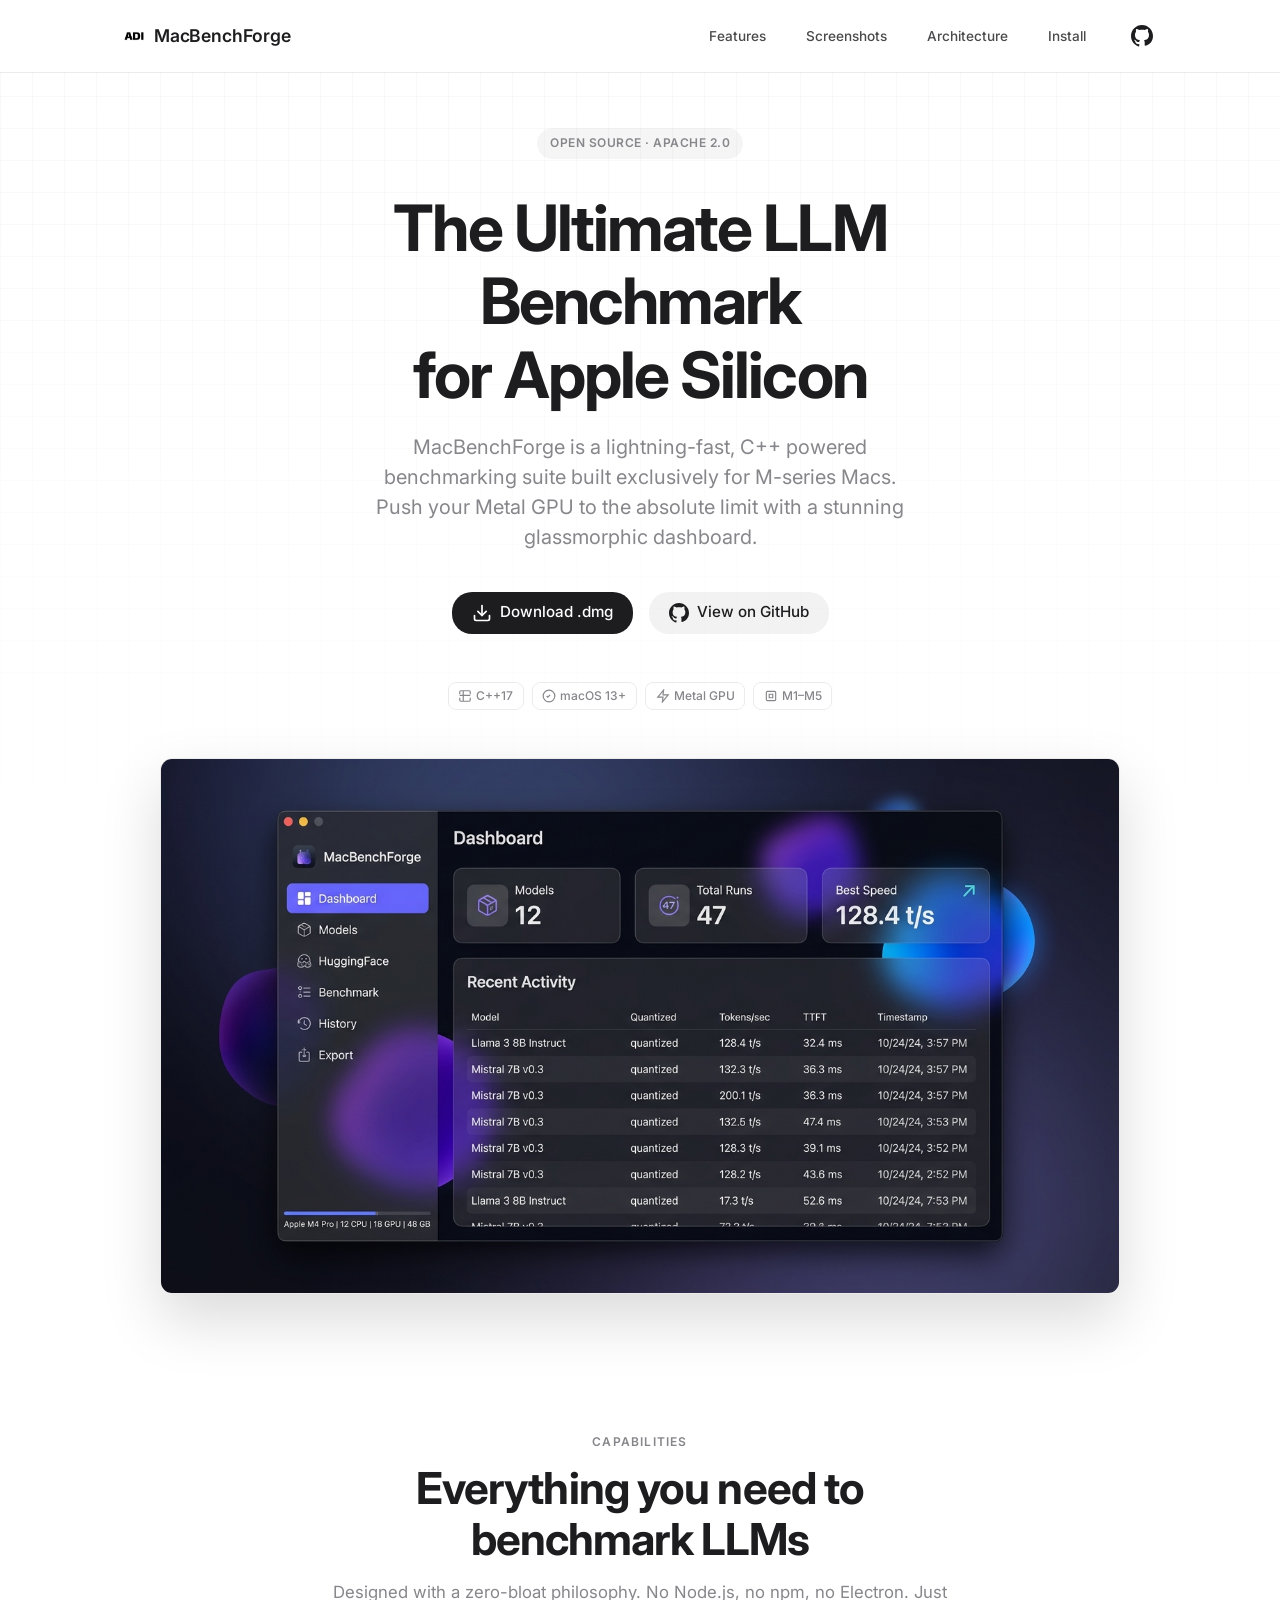
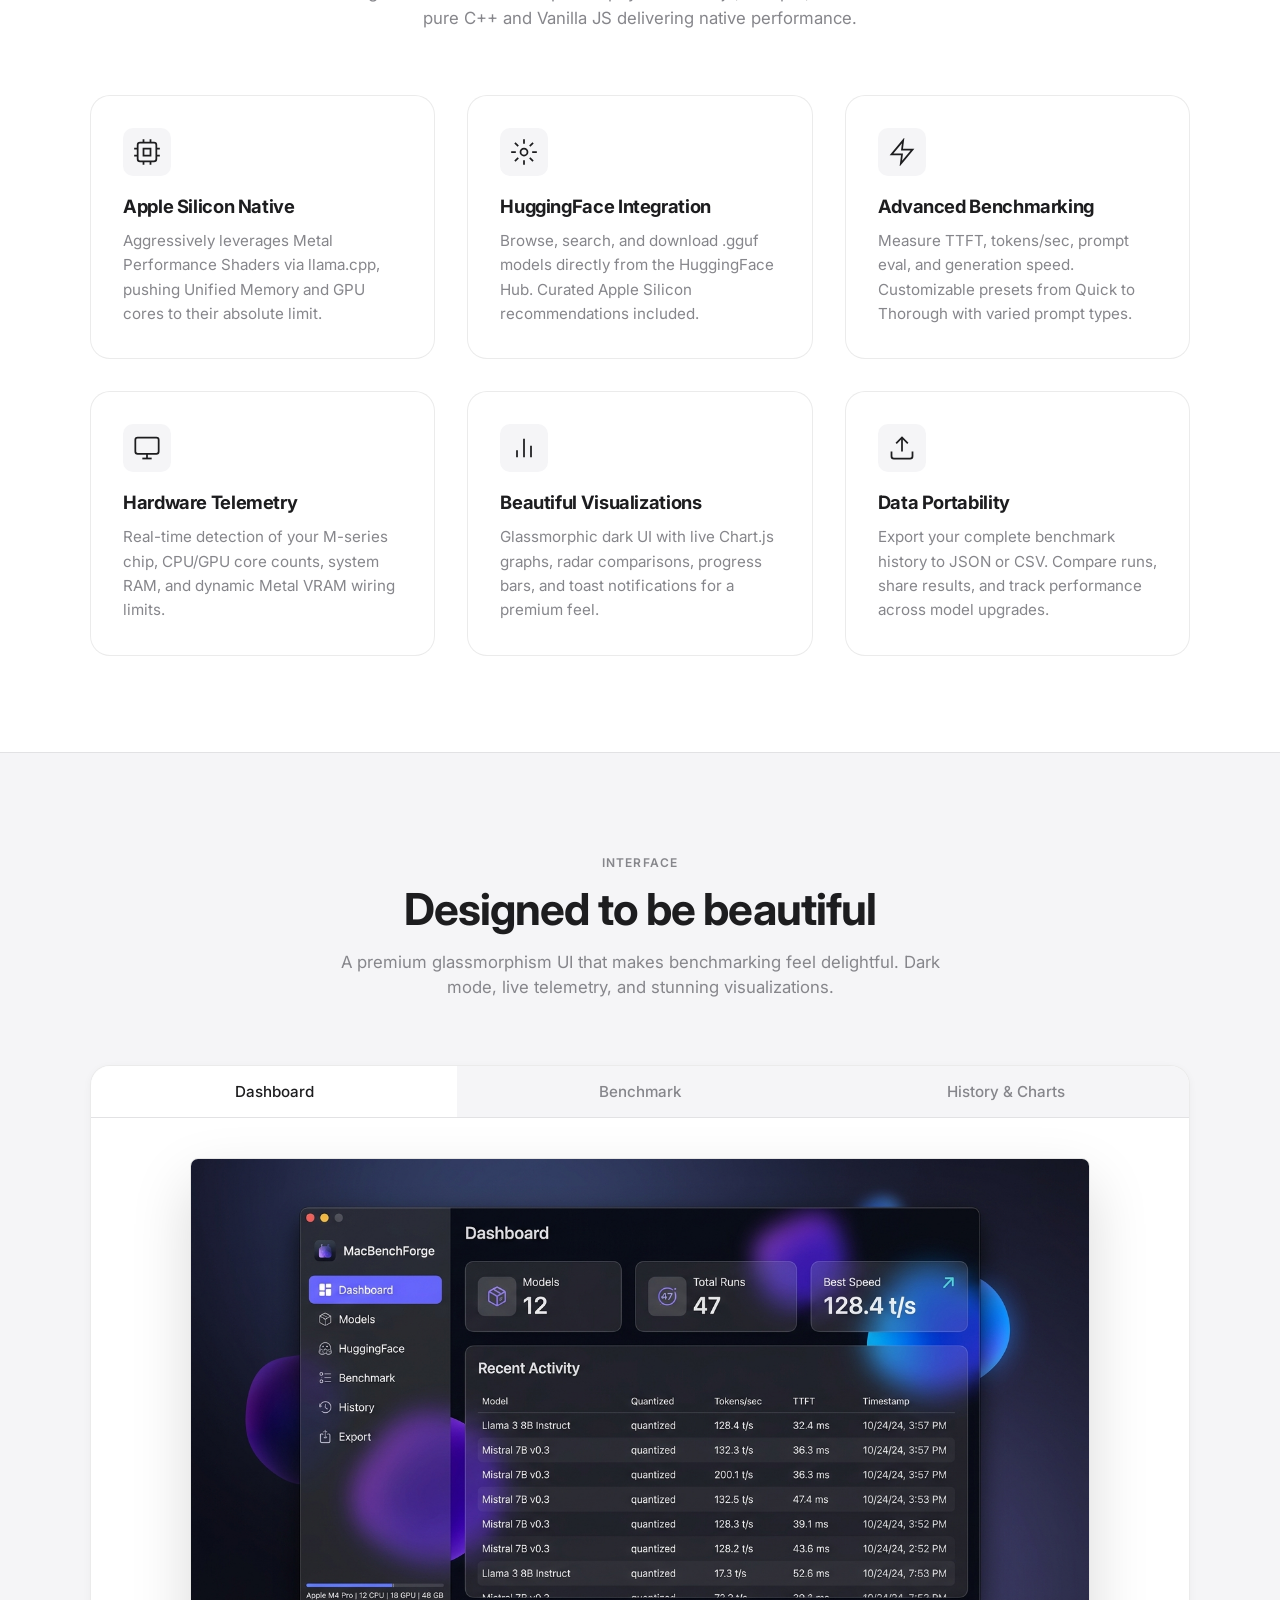
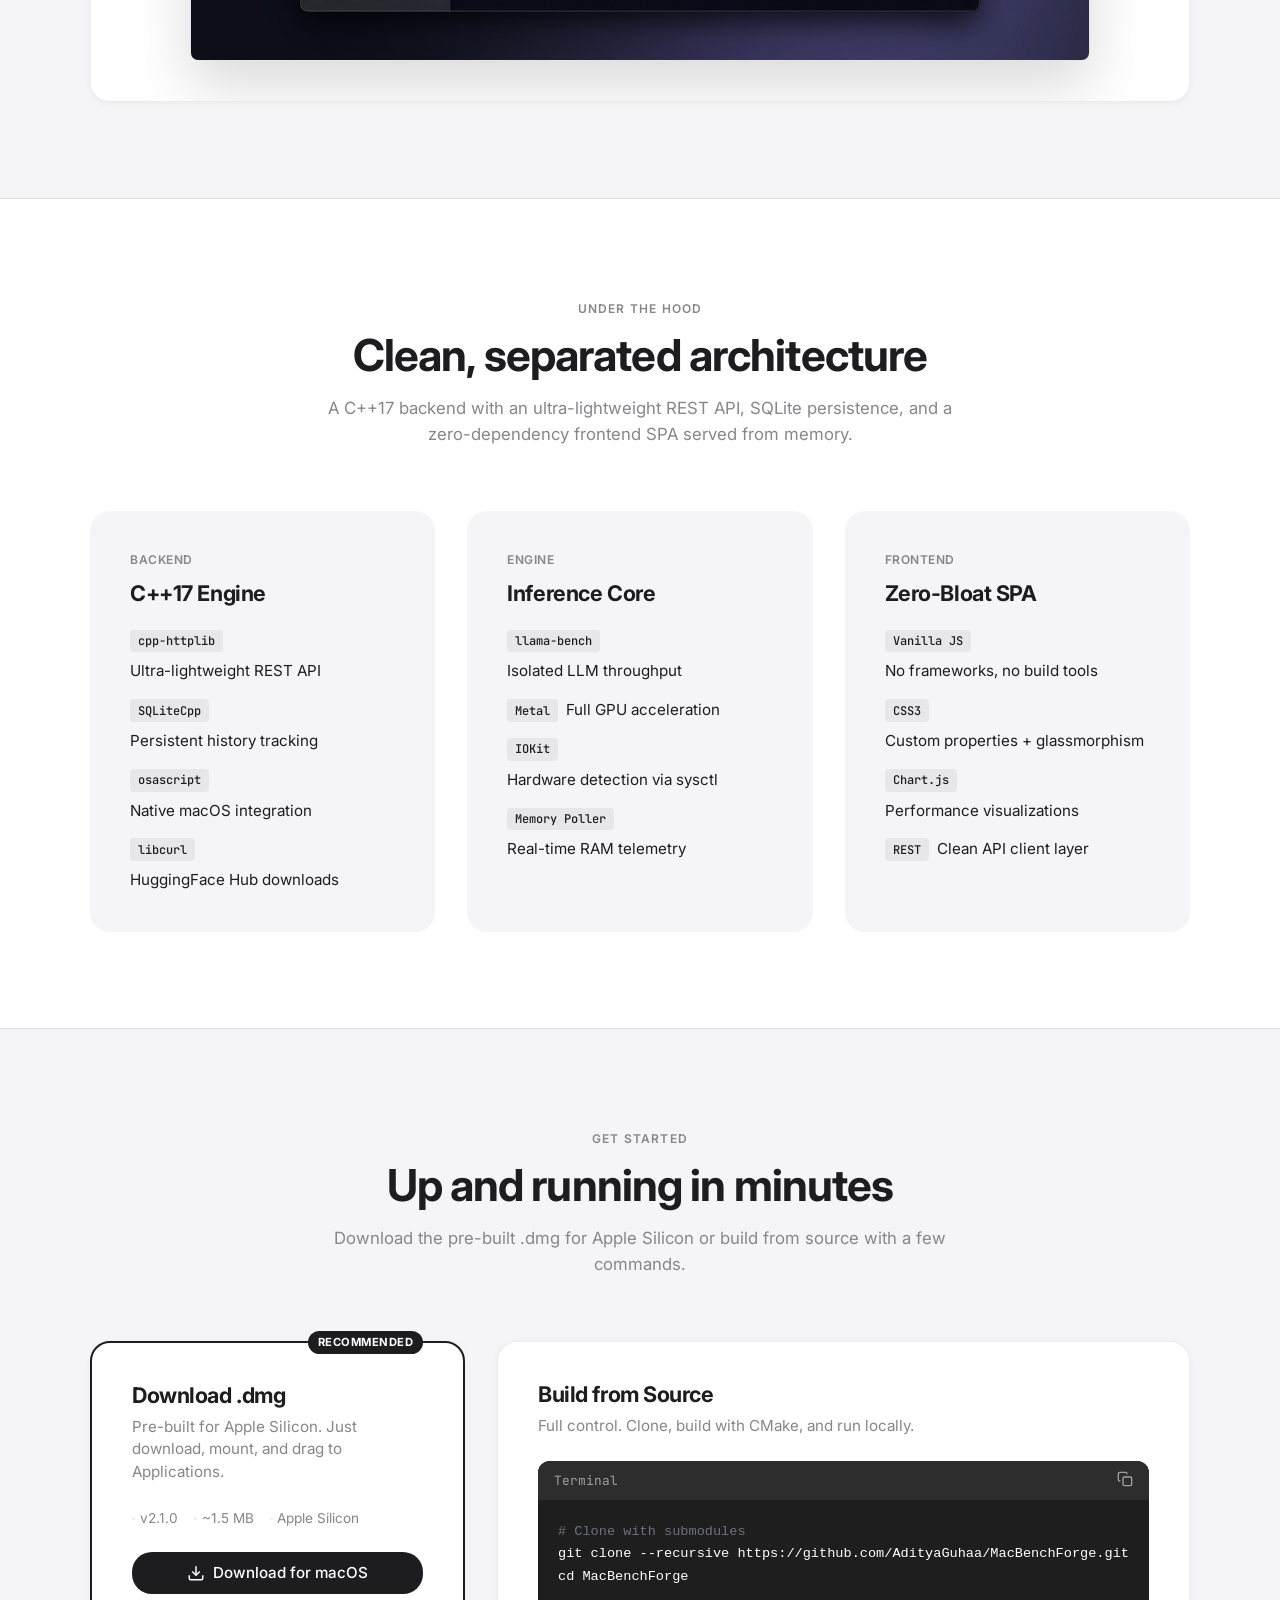
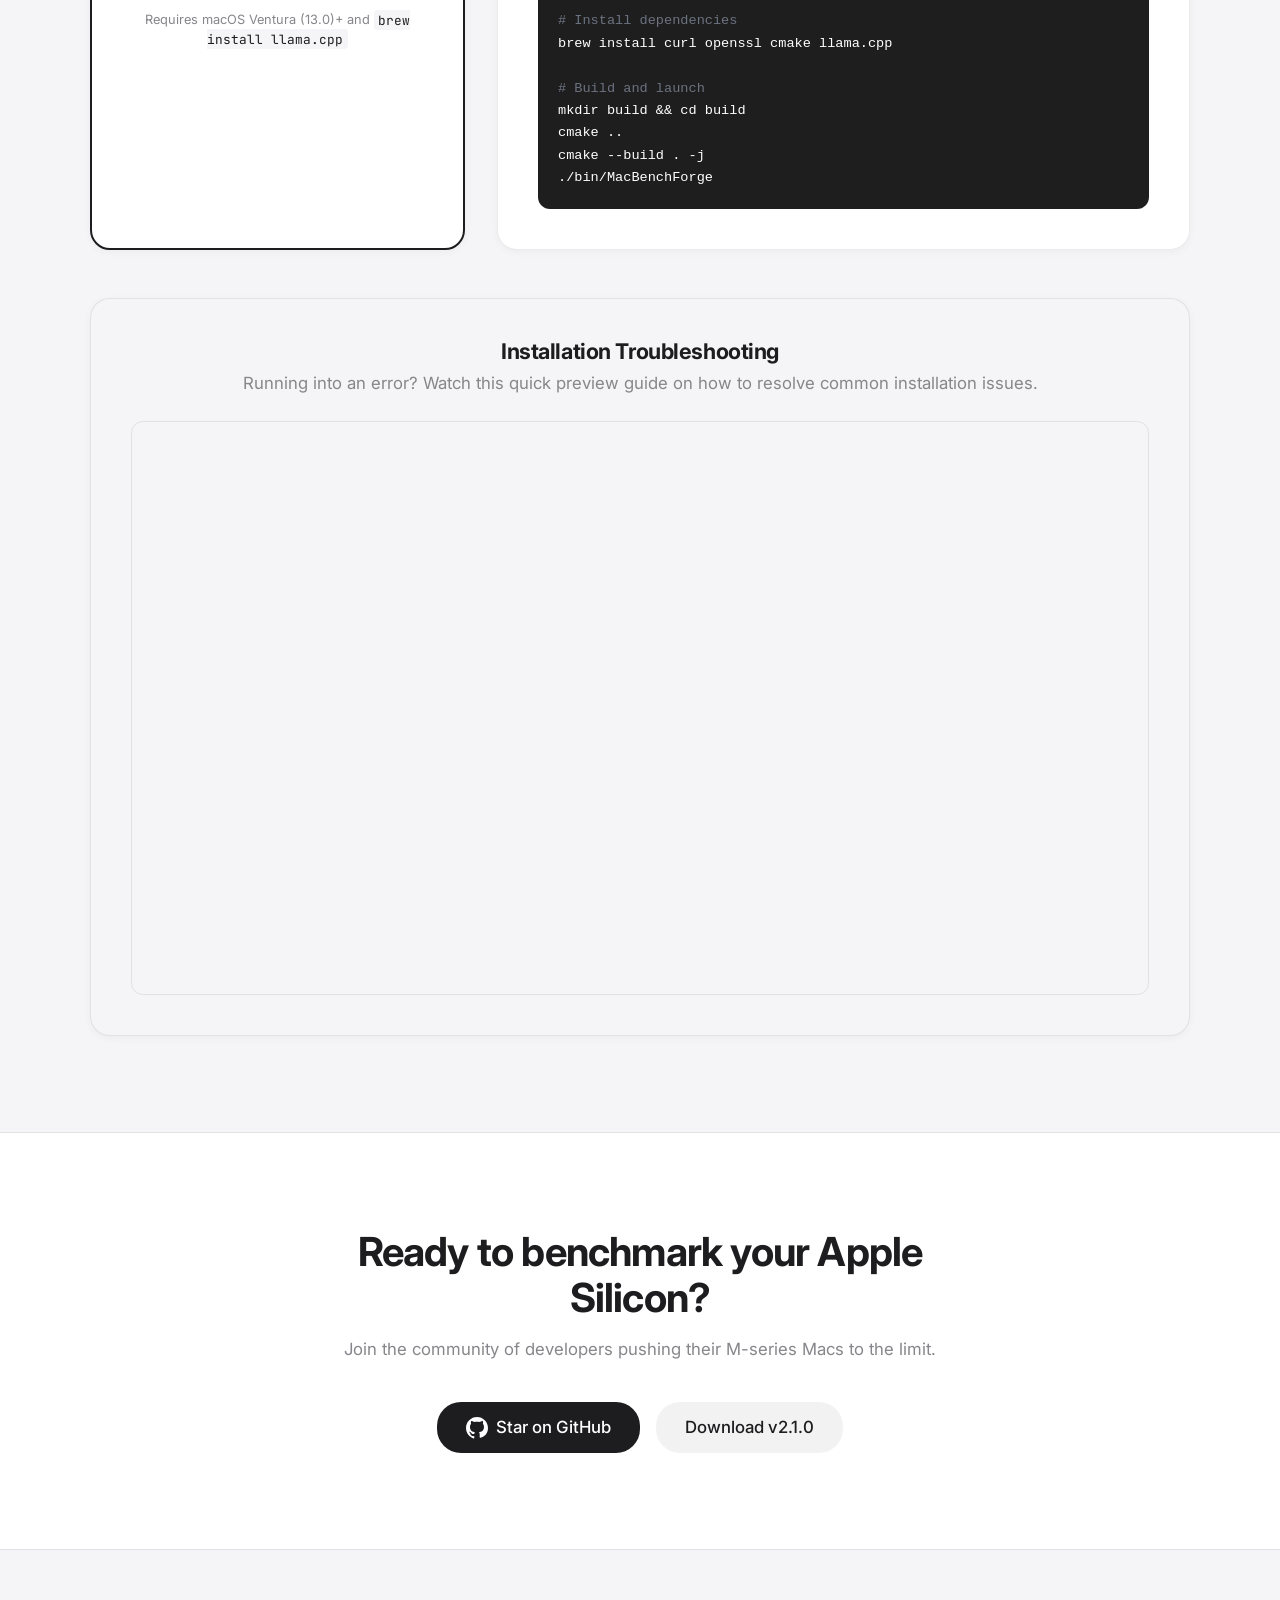
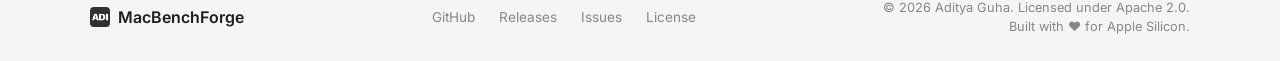
==== commit c68f12be: "Add installation troubleshooting video" ====
--- a/website/index.html
+++ b/website/index.html
@@ -271,6 +271,14 @@
                     </div>
                 </div>
             </div>
+            
+            <div class="install-video-container">
+                <h3>Installation Troubleshooting</h3>
+                <p class="section-subtitle" style="margin-bottom: 1.5rem;">Running into an error? Watch this quick preview guide on how to resolve common installation issues.</p>
+                <div class="video-wrapper">
+                    <iframe src="https://www.youtube.com/embed/XOzACmwUTOY" title="YouTube video player" frameborder="0" allow="accelerometer; autoplay; clipboard-write; encrypted-media; gyroscope; picture-in-picture; web-share" referrerpolicy="strict-origin-when-cross-origin" allowfullscreen></iframe>
+                </div>
+            </div>
         </div>
     </section>
 
--- a/website/style.css
+++ b/website/style.css
@@ -36,6 +36,7 @@
 
 html {
     scroll-behavior: smooth;
+    overflow-x: hidden;
 }
 
 body {
@@ -44,6 +45,7 @@
     color: var(--text-primary);
     line-height: 1.5;
     overflow-x: hidden;
+    width: 100%;
     -webkit-font-smoothing: antialiased;
 }
 
@@ -52,8 +54,8 @@
     position: fixed;
     top: 0;
     left: 0;
-    width: 100vw;
-    height: 100vh;
+    width: 100%;
+    height: 100%;
     z-index: -1;
     background-color: var(--bg-base);
 }
@@ -739,6 +741,40 @@
     color: #6b7280;
 }
 
+/* Video Wrapper */
+.install-video-container {
+    margin-top: 3rem;
+    background: var(--bg-surface);
+    border: 1px solid var(--border-light);
+    border-radius: var(--radius-lg);
+    padding: 2.5rem;
+    box-shadow: var(--shadow-sm);
+    text-align: center;
+}
+
+.install-video-container h3 {
+    font-size: 1.35rem;
+    margin-bottom: 0.5rem;
+}
+
+.video-wrapper {
+    position: relative;
+    padding-bottom: 56.25%; /* 16:9 */
+    height: 0;
+    overflow: hidden;
+    max-width: 100%;
+    border-radius: var(--radius-md);
+    border: 1px solid var(--border-light);
+}
+
+.video-wrapper iframe {
+    position: absolute;
+    top: 0;
+    left: 0;
+    width: 100%;
+    height: 100%;
+}
+
 /* CTA Section */
 .section-cta {
     padding: 6rem 2rem;
@@ -827,6 +863,18 @@
     .nav-links { display: none; }
     .nav-toggle { display: flex; }
     
+    .hero {
+        padding: 6rem 1rem 2rem;
+    }
+
+    .hero-title {
+        font-size: 2.25rem;
+    }
+
+    .section {
+        padding: 4rem 1.25rem;
+    }
+
     .hero-actions {
         flex-direction: column;
     }
@@ -848,4 +896,17 @@
     .footer-copy {
         text-align: left;
     }
-}
+
+    .screenshot-viewer {
+        padding: 1.5rem;
+    }
+
+    .screenshot-tabs {
+        flex-wrap: wrap;
+    }
+    
+    .ss-tab {
+        padding: 0.75rem;
+        font-size: 0.85rem;
+    }
+}
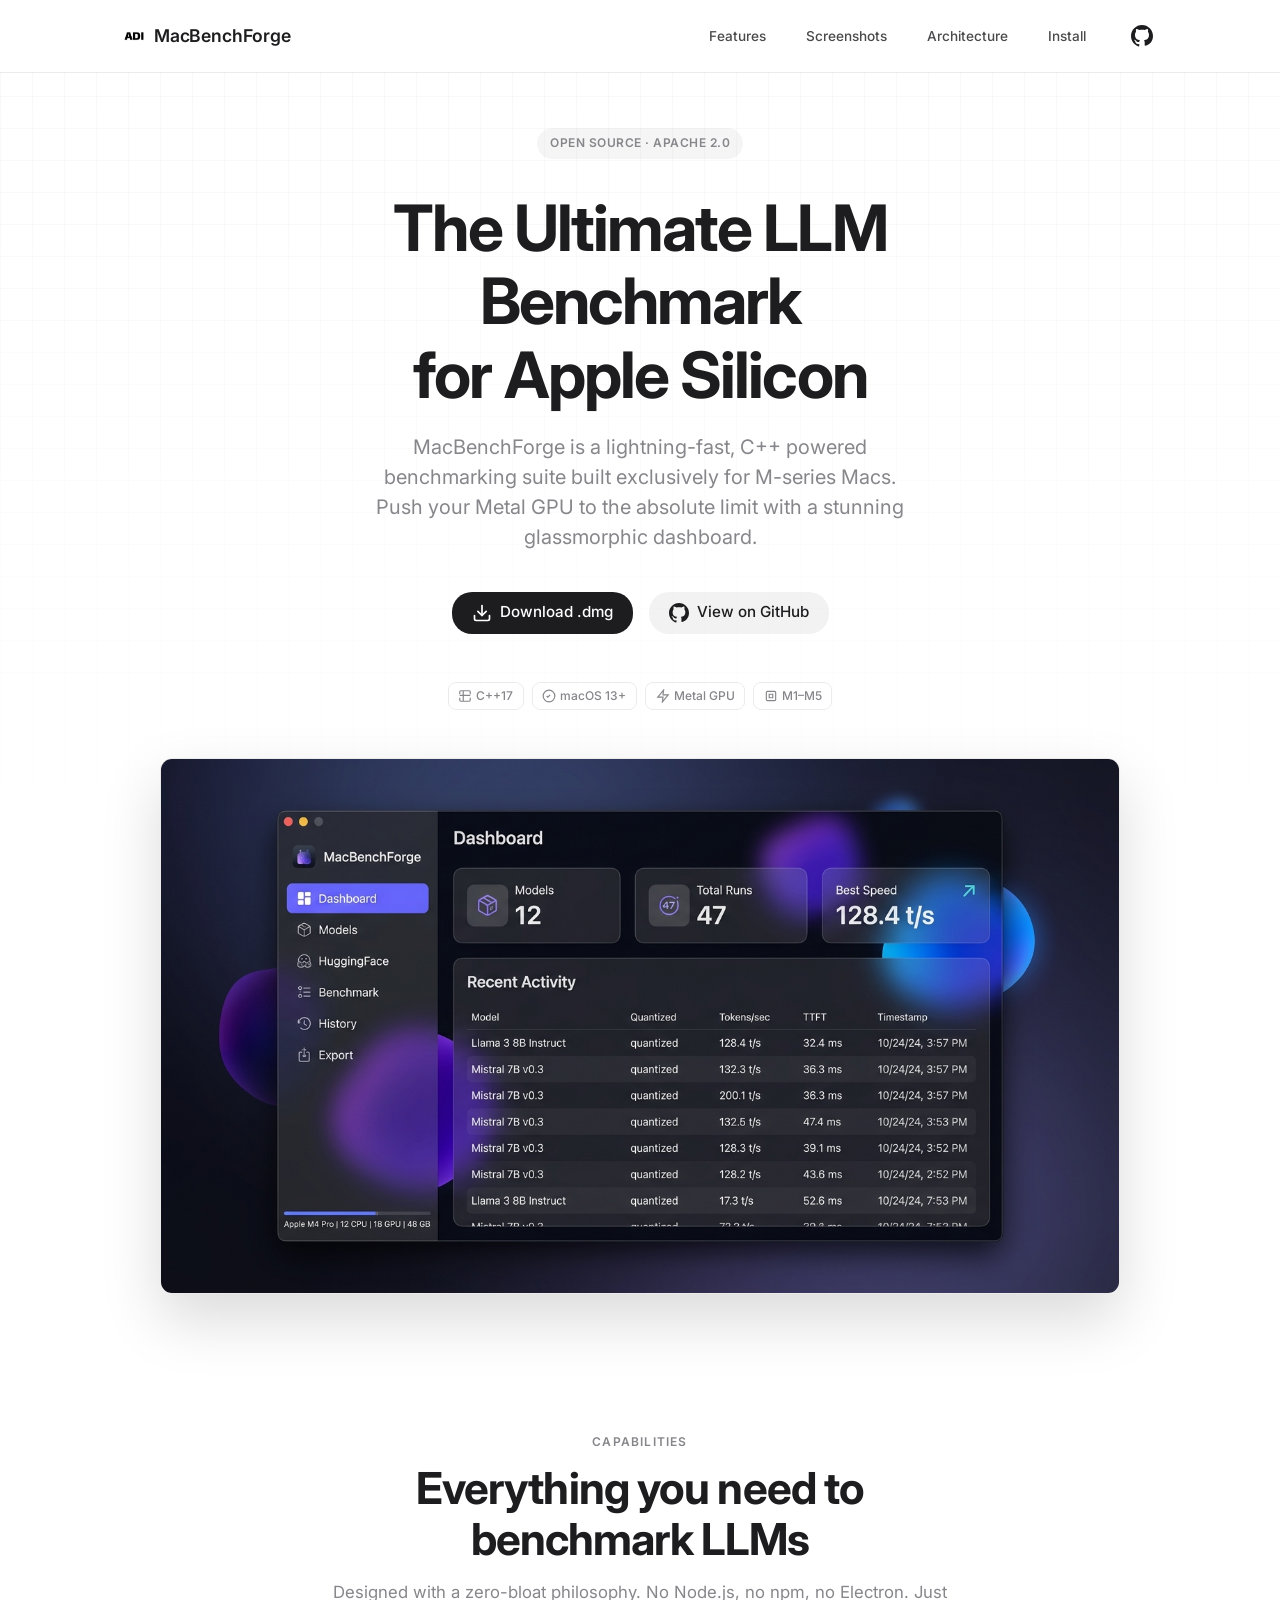
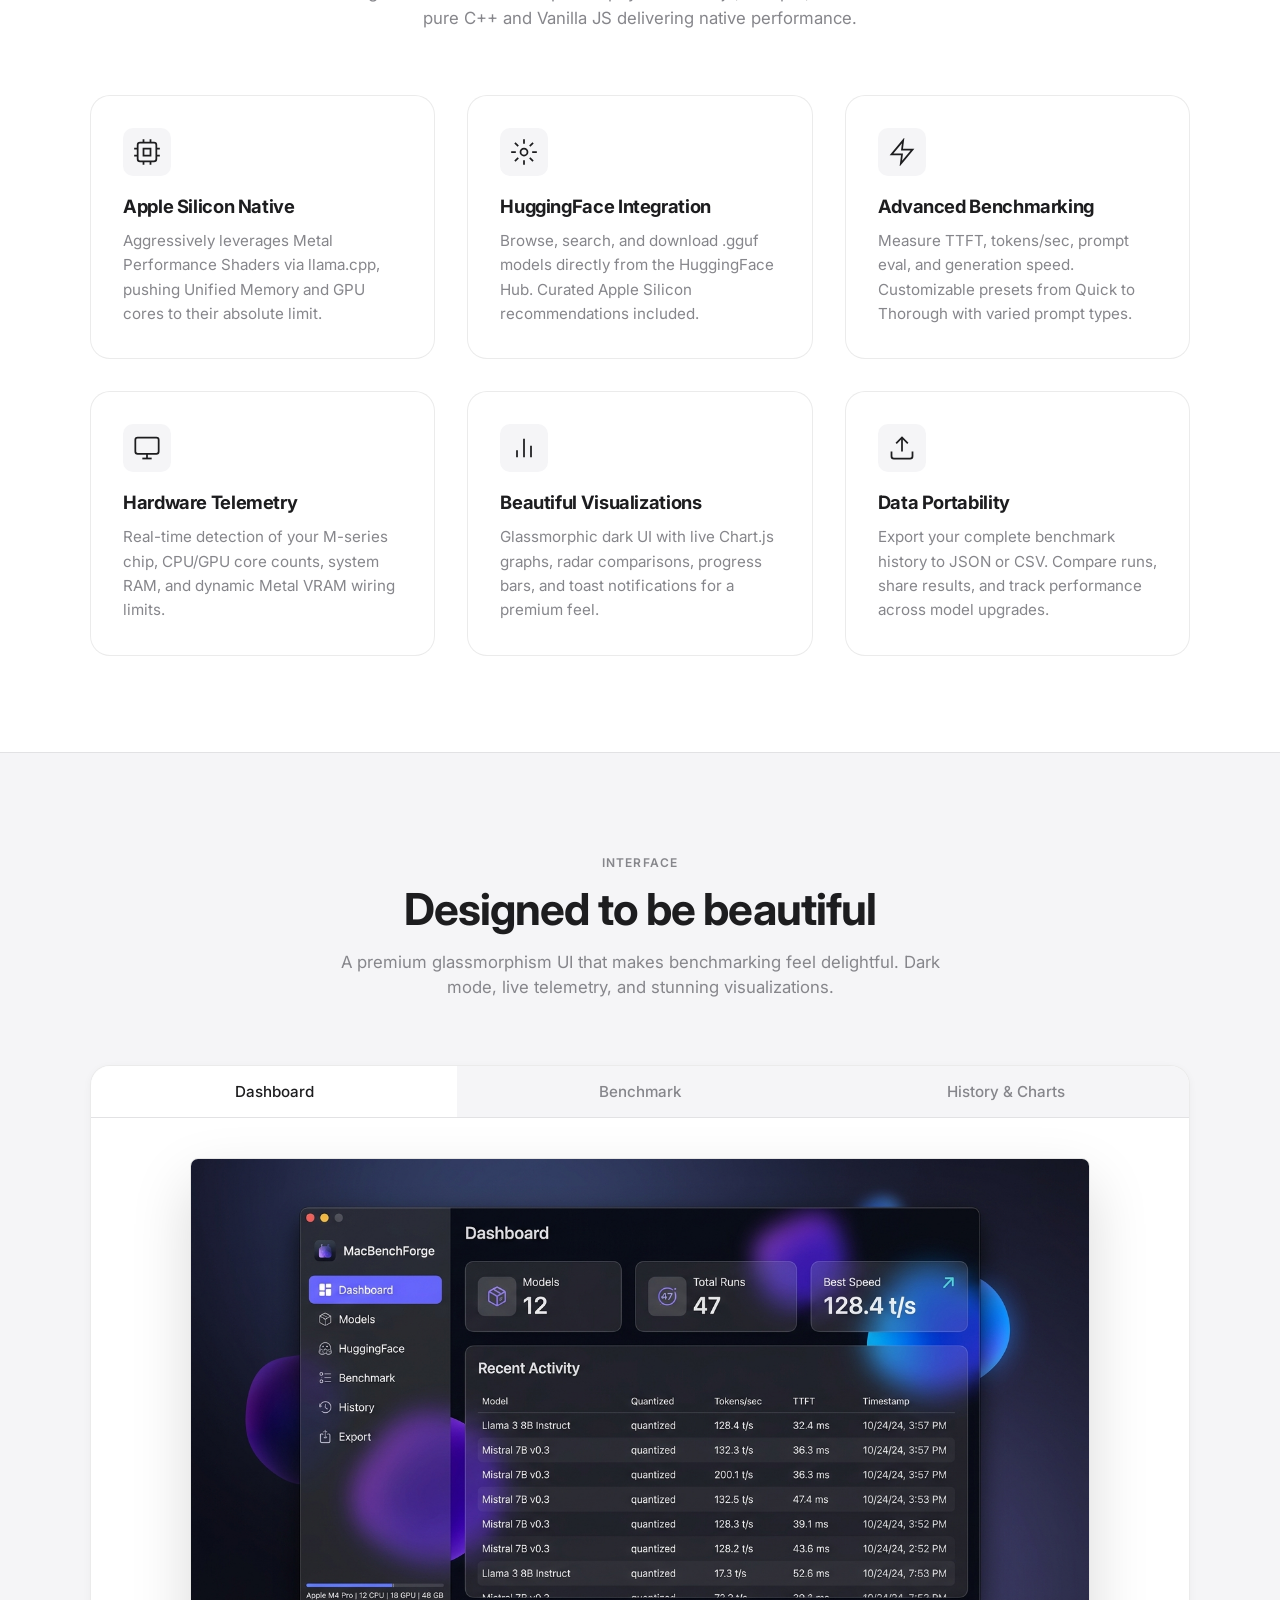
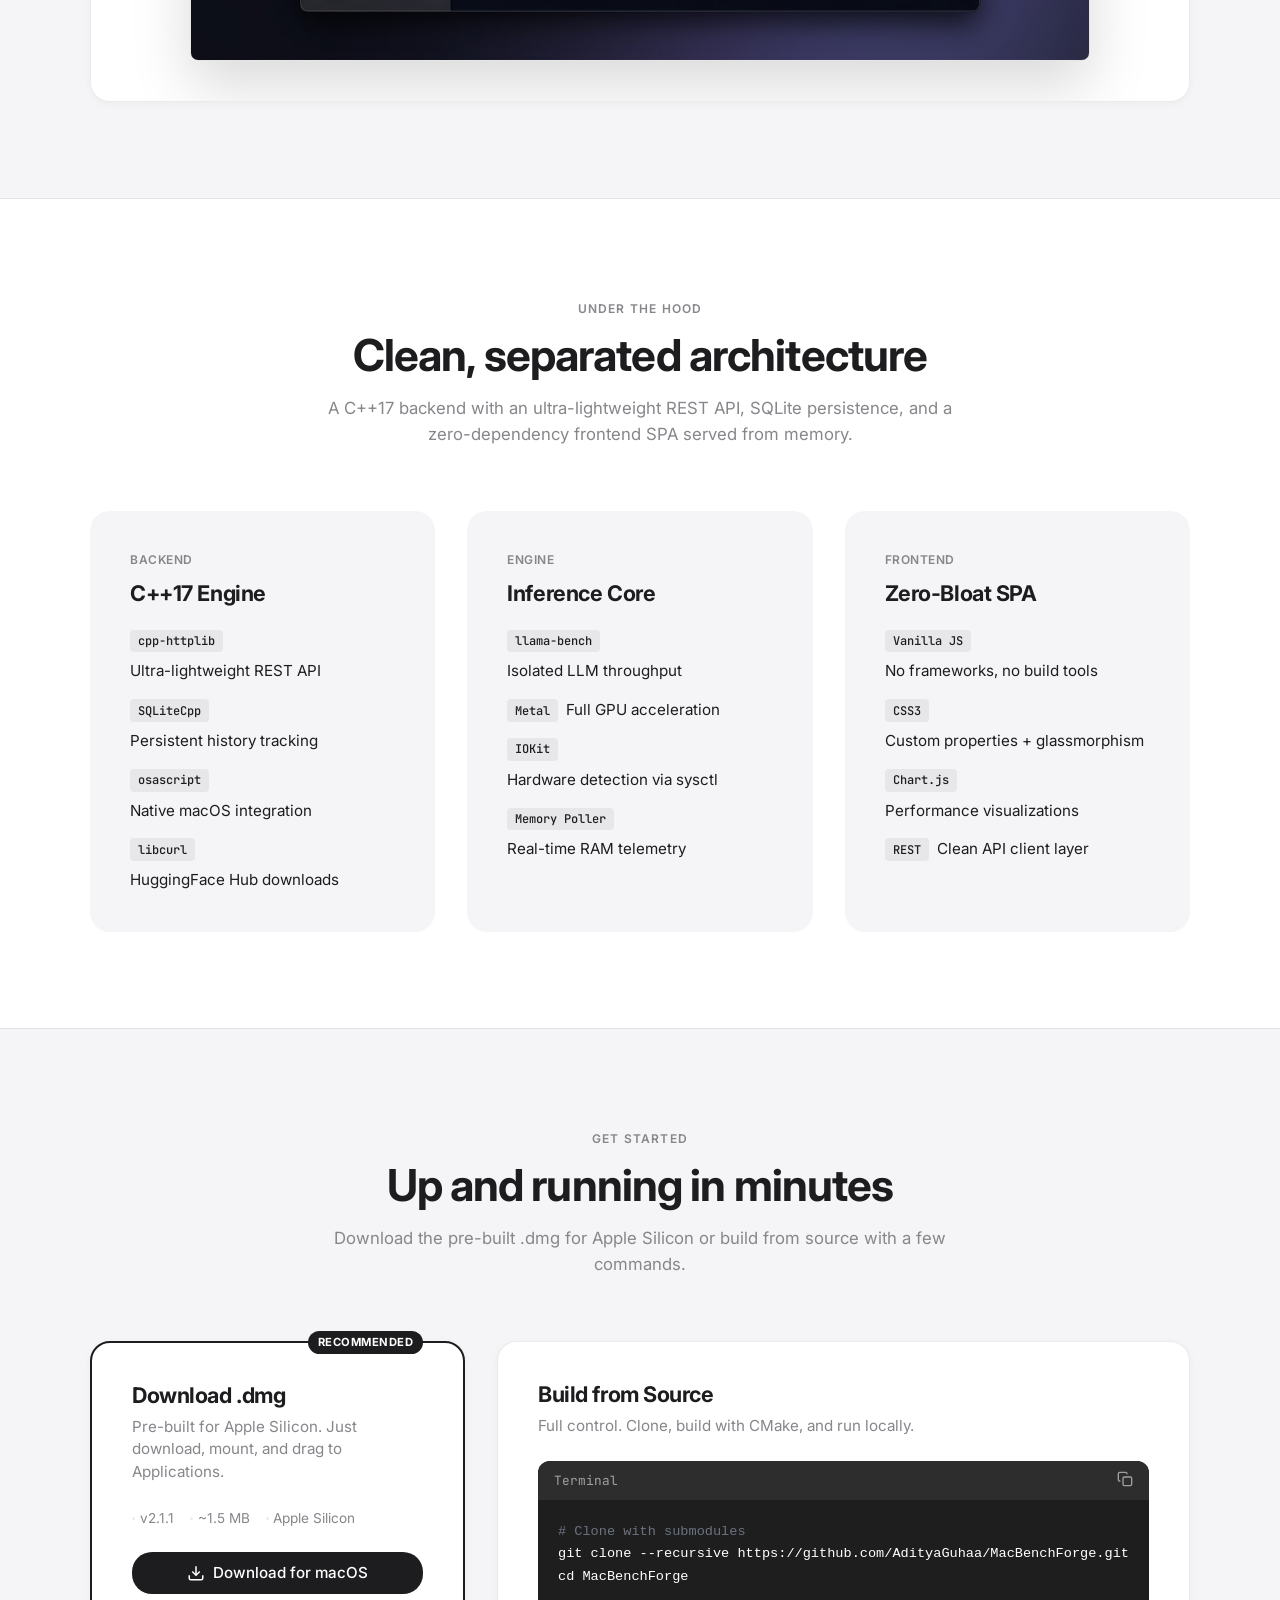
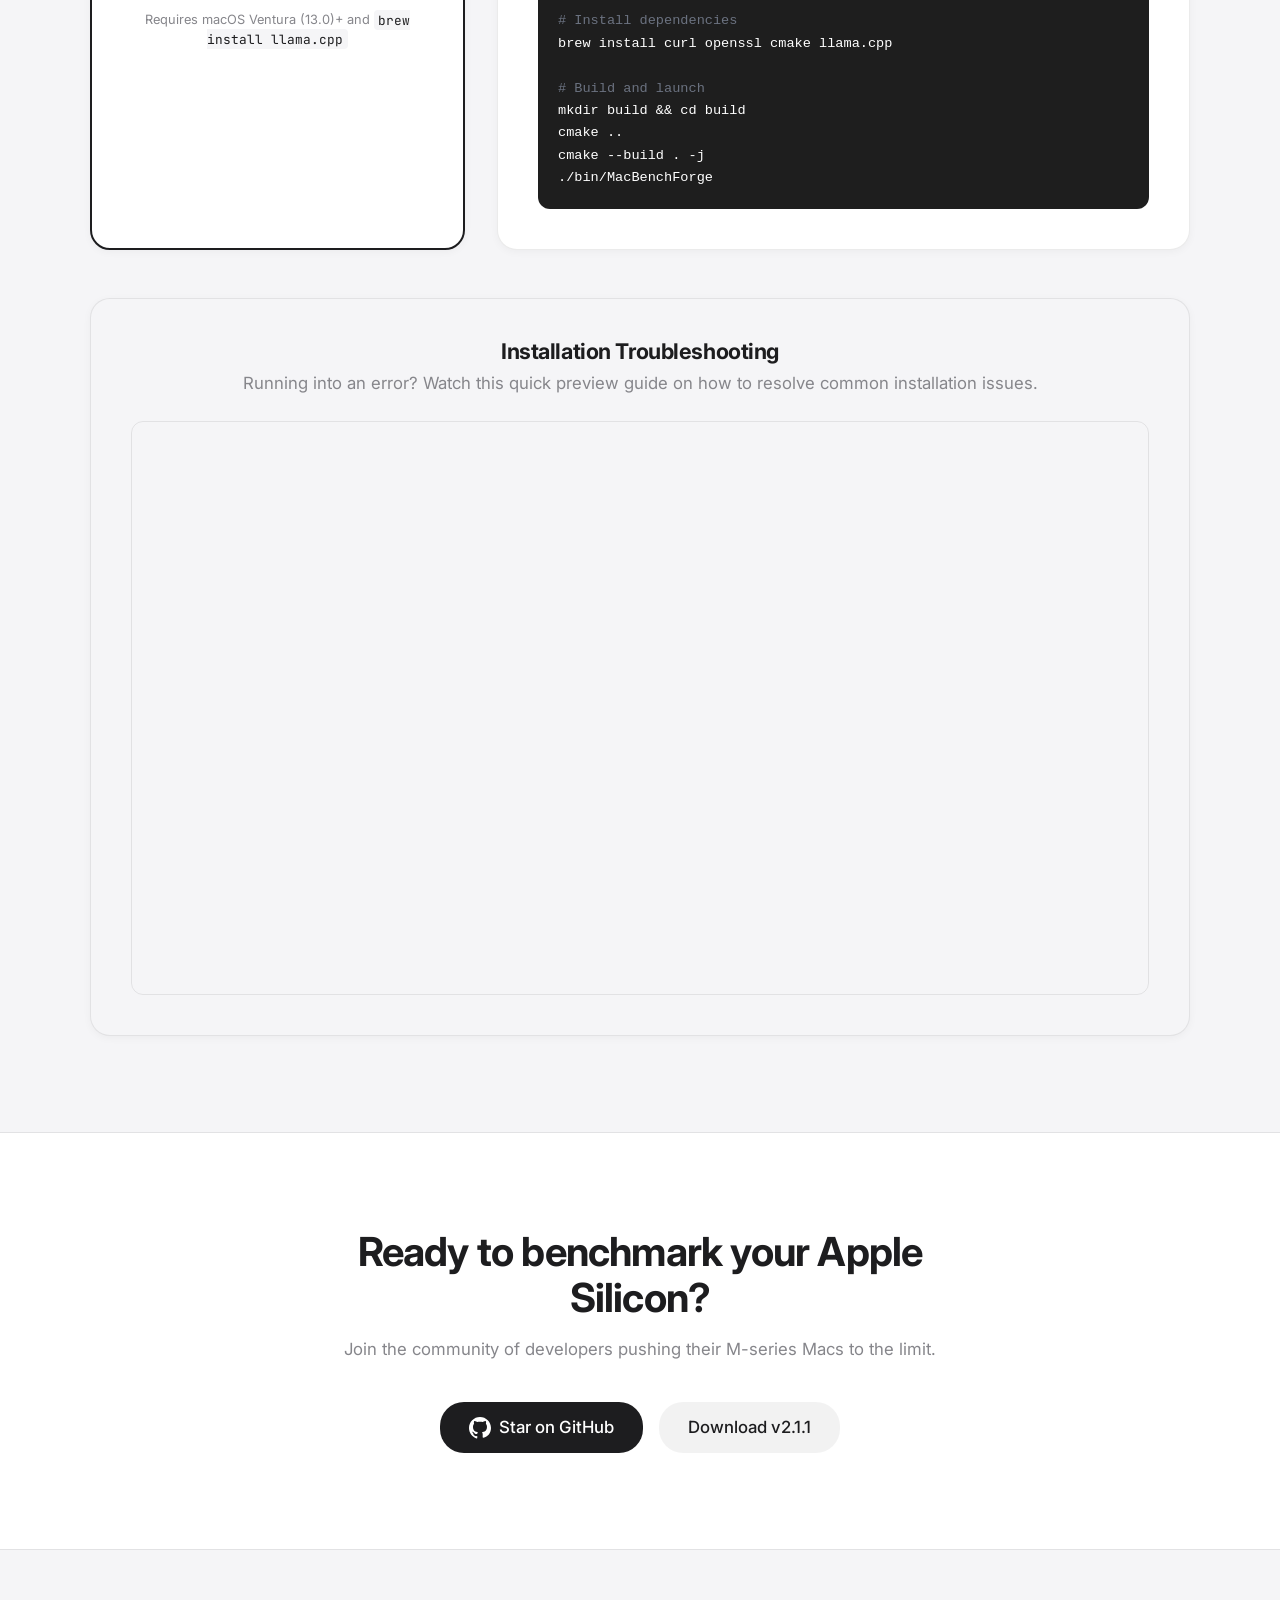
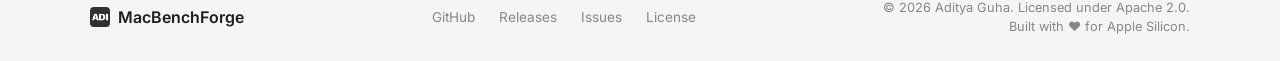
==== commit 7df67913: "Update version mentions in website to latest release v2.1.1" ====
--- a/website/index.html
+++ b/website/index.html
@@ -236,7 +236,7 @@
                     <h3>Download .dmg</h3>
                     <p>Pre-built for Apple Silicon. Just download, mount, and drag to Applications.</p>
                     <div class="install-meta">
-                        <span>v2.1.0</span>
+                        <span>v2.1.1</span>
                         <span>~1.5 MB</span>
                         <span>Apple Silicon</span>
                     </div>
@@ -294,7 +294,7 @@
                         Star on GitHub
                     </a>
                     <a href="https://github.com/AdityaGuhaa/MacBenchForge/releases/latest" class="btn btn-secondary btn-lg">
-                        Download v2.1.0
+                        Download v2.1.1
                     </a>
                 </div>
             </div>
